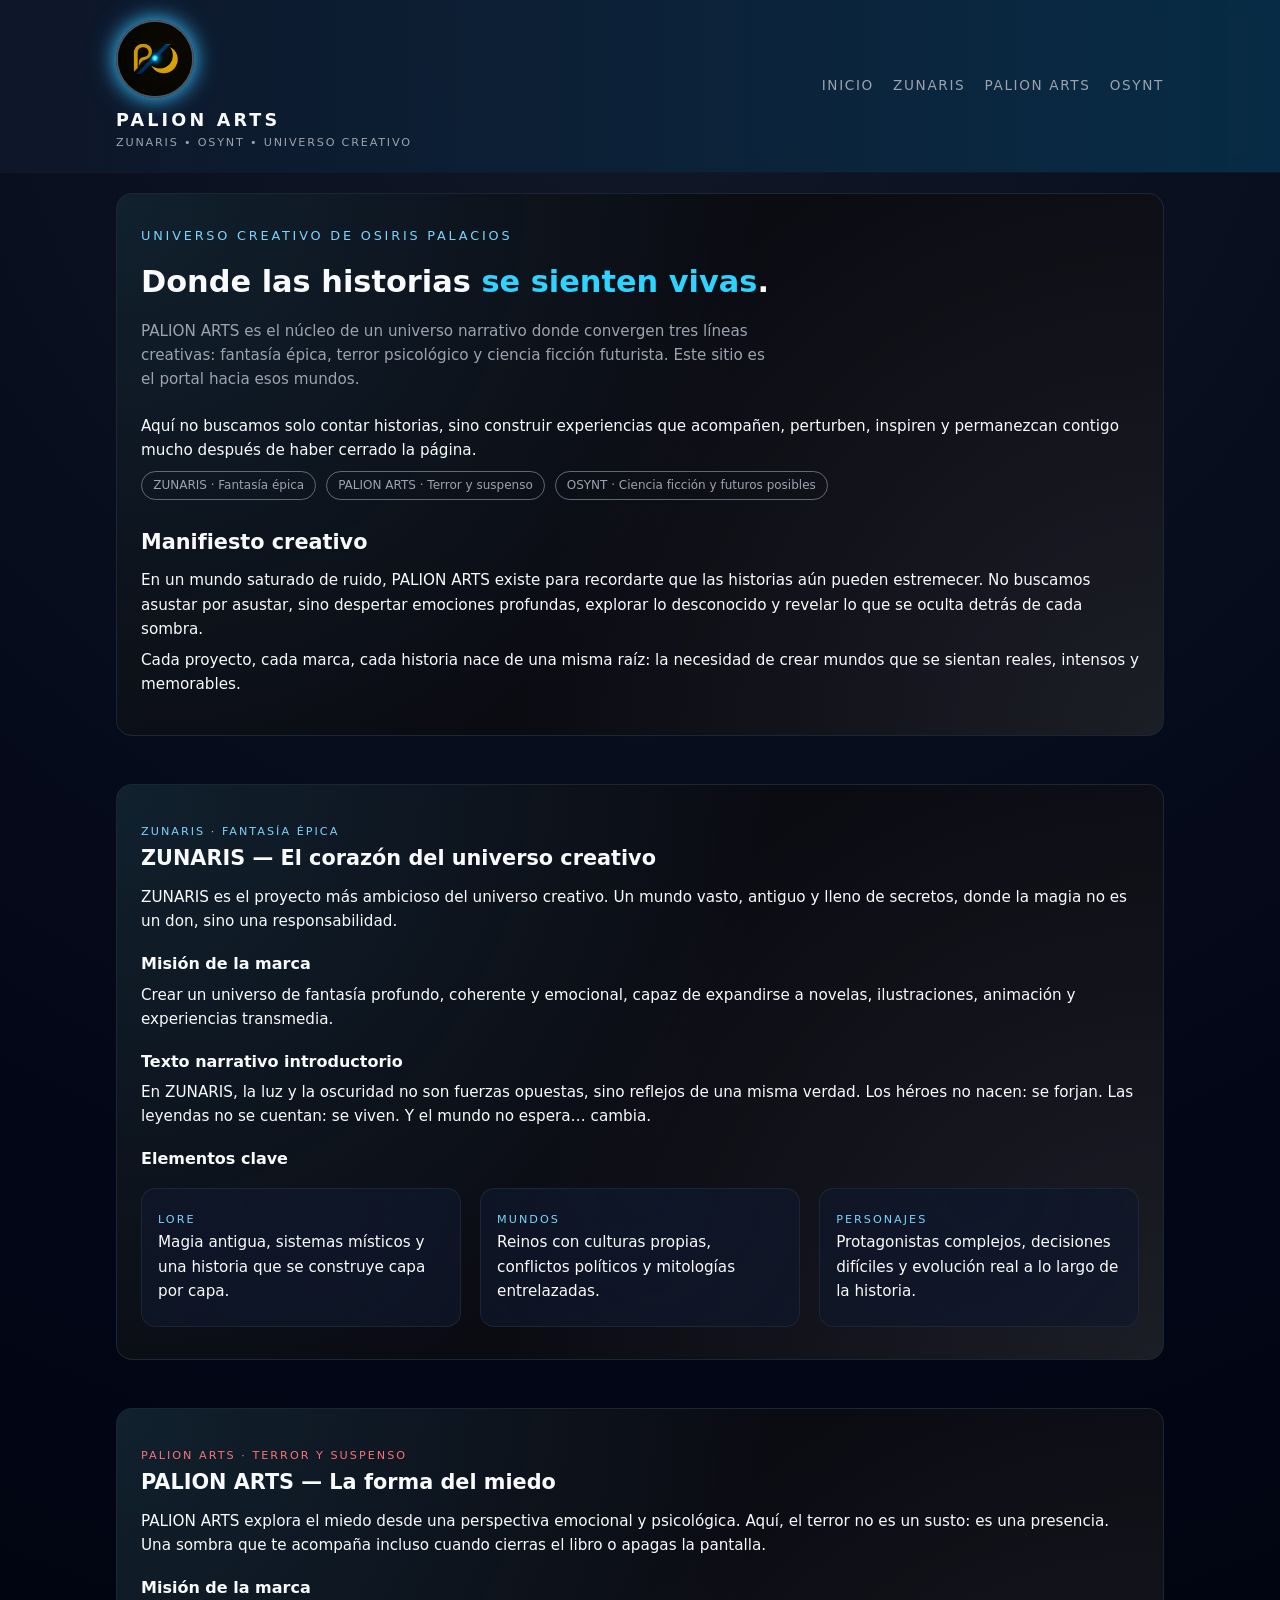
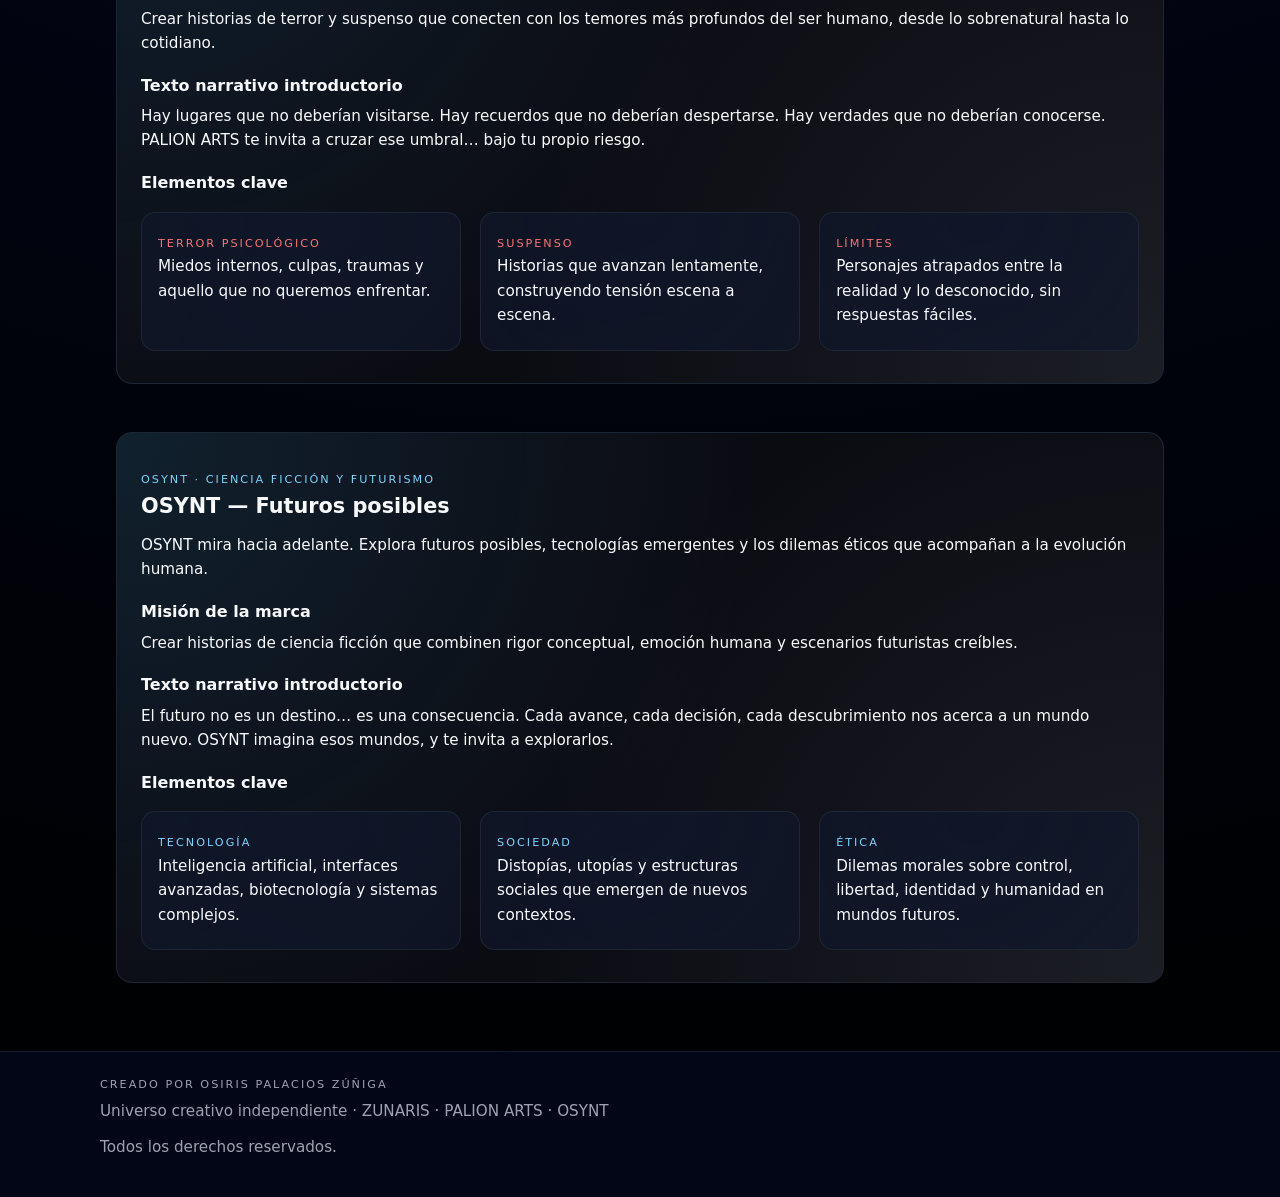
==== index.html @ 8e3f9761 "Update index.html" ====
<!DOCTYPE html>
<html lang="es">
<head>
    <meta charset="UTF-8">
    <title>PALION ARTS | ZUNARIS • OSYNT</title>
    <meta name="viewport" content="width=device-width, initial-scale=1.0">
    <style>
        :root {
            --bg-main: #050509;
            --bg-section: #0b0b12;
            --accent: #2dd4ff;
            --accent-soft: #7dd3fc;
            --text-main: #f9fafb;
            --text-muted: #9ca3af;
            --danger: #f97373;
            --font-main: system-ui, -apple-system, BlinkMacSystemFont, "Segoe UI", sans-serif;
        }

        * {
            box-sizing: border-box;
            margin: 0;
            padding: 0;
        }

        body {
            font-family: var(--font-main);
            background: radial-gradient(circle at top, #111827 0, #020617 45%, #000 100%);
            color: var(--text-main);
            line-height: 1.6;
        }

        header {
            border-bottom: 1px solid #111827;
            background: linear-gradient(to right, rgba(15,23,42,0.95), rgba(8,47,73,0.9));
            backdrop-filter: blur(10px);
            position: sticky;
            top: 0;
            z-index: 50;
        }

        .container {
            max-width: 1080px;
            margin: 0 auto;
            padding: 1.25rem 1rem;
        }

        .header-inner {
            display: flex;
            align-items: center;
            justify-content: space-between;
            gap: 1.5rem;
        }

        /* LOGO CIRCULAR PREMIUM */
        .logo-img {
            width: 78px;
            height: 78px;
            border-radius: 50%;
            object-fit: cover;
            border: 2px solid #4b5563; /* plateado oscuro */
            box-shadow:
                0 0 18px rgba(56,189,248,0.85), /* sombra azul intensa */
                0 0 28px rgba(56,189,248,0.55);
        }

        .brand-text h1 {
            font-size: 1.1rem;
            letter-spacing: 0.18em;
            text-transform: uppercase;
        }

        .brand-text span {
            display: block;
            font-size: 0.7rem;
            color: var(--text-muted);
            letter-spacing: 0.16em;
            text-transform: uppercase;
        }

        nav ul {
            list-style: none;
            display: flex;
            gap: 1.2rem;
            font-size: 0.85rem;
            letter-spacing: 0.12em;
            text-transform: uppercase;
        }

        nav a {
            color: var(--text-muted);
            text-decoration: none;
            padding-bottom: 0.2rem;
            border-bottom: 1px solid transparent;
            transition: color 0.2s ease, border-color 0.2s ease;
        }

        nav a:hover {
            color: var(--accent-soft);
            border-color: var(--accent-soft);
        }

        main {
            padding: 2.5rem 1rem 3.5rem;
        }

        section {
            margin-bottom: 3rem;
            padding: 2rem 1.5rem;
            border-radius: 1rem;
            background: radial-gradient(circle at top left, rgba(56,189,248,0.12), transparent 55%),
                        radial-gradient(circle at bottom right, rgba(148,163,184,0.12), transparent 55%),
                        var(--bg-section);
            border: 1px solid rgba(31,41,55,0.9);
        }

        .hero {
            text-align: left;
        }

        .hero-kicker {
            font-size: 0.8rem;
            letter-spacing: 0.22em;
            text-transform: uppercase;
            color: var(--accent-soft);
            margin-bottom: 0.75rem;
        }

        .hero h2 {
            font-size: 1.9rem;
            margin-bottom: 0.75rem;
        }

        .hero h2 span {
            color: var(--accent);
        }

        .hero-subtitle {
            font-size: 0.95rem;
            color: var(--text-muted);
            max-width: 40rem;
            margin-bottom: 1.4rem;
        }

        .pill-row {
            display: flex;
            flex-wrap: wrap;
            gap: 0.6rem;
            margin-top: 0.5rem;
        }

        .pill {
            font-size: 0.75rem;
            padding: 0.25rem 0.7rem;
            border-radius: 999px;
            border: 1px solid rgba(148,163,184,0.6);
            color: var(--text-muted);
        }

        h3 {
            font-size: 1.3rem;
            margin-bottom: 0.6rem;
        }

        h4 {
            font-size: 1rem;
            margin-top: 1.1rem;
            margin-bottom: 0.35rem;
        }

        p {
            font-size: 0.95rem;
            margin-bottom: 0.4rem;
        }

        .muted {
            color: var(--text-muted);
        }

        .grid-3 {
            display: grid;
            grid-template-columns: repeat(auto-fit, minmax(230px, 1fr));
            gap: 1.2rem;
            margin-top: 1rem;
        }

        .card {
            padding: 1rem;
            border-radius: 0.9rem;
            border: 1px solid rgba(31,41,55,0.9);
            background: radial-gradient(circle at top, rgba(15,23,42,0.9), rgba(15,23,42,0.7));
        }

        .tag {
            font-size: 0.7rem;
            letter-spacing: 0.18em;
            text-transform: uppercase;
            color: var(--accent-soft);
            margin-bottom: 0.3rem;
        }

        .tag-danger {
            color: var(--danger);
        }

        footer {
            border-top: 1px solid #111827;
            padding: 1.5rem 1rem 2rem;
            background: #020617;
        }

        .footer-inner {
            max-width: 1080px;
            margin: 0 auto;
            font-size: 0.8rem;
            color: var(--text-muted);
            display: flex;
            flex-direction: column;
            gap: 0.3rem;
        }

        .footer-inner span {
            text-transform: uppercase;
            letter-spacing: 0.18em;
            font-size: 0.7rem;
        }
    </style>
</head>

<body>

<header>
    <div class="container header-inner">
        <div class="brand">
            <img src="Copilot_20260205_234151.png" alt="Logo PALION ARTS" class="logo-img">
            <div class="brand-text">
                <h1>PALION ARTS</h1>
                <span>ZUNARIS • OSYNT • UNIVERSO CREATIVO</span>
            </div>
        </div>

        <nav>
            <ul>
                <li><a href="#inicio">Inicio</a></li>
                <li><a href="#zunaris">Zunaris</a></li>
                <li><a href="#palion">Palion Arts</a></li>
                <li><a href="#osynt">Osynt</a></li>
            </ul>
        </nav>
    </div>
</header>

<main class="container">

    <!-- HERO -->
    <section id="inicio" class="hero">
        <div class="hero-kicker">Universo creativo de Osiris Palacios</div>
        <h2>Donde las historias <span>se sienten vivas</span>.</h2>

        <p class="hero-subtitle">
            PALION ARTS es el núcleo de un universo narrativo donde convergen tres líneas creativas:
            fantasía épica, terror psicológico y ciencia ficción futurista. Este sitio es el portal hacia esos mundos.
        </p>

        <p>
            Aquí no buscamos solo contar historias, sino construir experiencias que acompañen, perturben,
            inspiren y permanezcan contigo mucho después de haber cerrado la página.
        </p>

        <div class="pill-row">
            <div class="pill">ZUNARIS · Fantasía épica</div>
            <div class="pill">PALION ARTS · Terror y suspenso</div>
            <div class="pill">OSYNT · Ciencia ficción y futuros posibles</div>
        </div>

        <h3 style="margin-top:1.6rem;">Manifiesto creativo</h3>
        <p>
            En un mundo saturado de ruido, PALION ARTS existe para recordarte que las historias aún pueden
            estremecer. No buscamos asustar por asustar, sino despertar emociones profundas, explorar
            lo desconocido y revelar lo que se oculta detrás de cada sombra.
        </p>
        <p>
            Cada proyecto, cada marca, cada historia nace de una misma raíz:
            la necesidad de crear mundos que se sientan reales, intensos y memorables.
        </p>
    </section>

    <!-- ZUNARIS -->
    <section id="zunaris">
        <span class="tag">Zunaris · Fantasía épica</span>
        <h3>ZUNARIS — El corazón del universo creativo</h3>

        <p>
            ZUNARIS es el proyecto más ambicioso del universo creativo. Un mundo vasto, antiguo
            y lleno de secretos, donde la magia no es un don, sino una responsabilidad.
        </p>

        <h4>Misión de la marca</h4>
        <p>
            Crear un universo de fantasía profundo, coherente y emocional, capaz de expandirse a novelas,
            ilustraciones, animación y experiencias transmedia.
        </p>

        <h4>Texto narrativo introductorio</h4>
        <p>
            En ZUNARIS, la luz y la oscuridad no son fuerzas opuestas, sino reflejos de una misma verdad.
            Los héroes no nacen: se forjan. Las leyendas no se cuentan: se viven. Y el mundo no espera… cambia.
        </p>

        <h4>Elementos clave</h4>
        <div class="grid-3">
            <div class="card">
                <span class="tag">Lore</span>
                <p>Magia antigua, sistemas místicos y una historia que se construye capa por capa.</p>
            </div>
            <div class="card">
                <span class="tag">Mundos</span>
                <p>Reinos con culturas propias, conflictos políticos y mitologías entrelazadas.</p>
            </div>
            <div class="card">
                <span class="tag">Personajes</span>
                <p>Protagonistas complejos, decisiones difíciles y evolución real a lo largo de la historia.</p>
            </div>
        </div>
    </section>

    <!-- PALION ARTS -->
    <section id="palion">
        <span class="tag tag-danger">Palion Arts · Terror y suspenso</span>
        <h3>PALION ARTS — La forma del miedo</h3>

        <p>
            PALION ARTS explora el miedo desde una perspectiva emocional y psicológica.
            Aquí, el terror no es un susto: es una presencia. Una sombra que te acompaña incluso
            cuando cierras el libro o apagas la pantalla.
        </p>

        <h4>Misión de la marca</h4>
        <p>
            Crear historias de terror y suspenso que conecten con los temores más profundos del ser humano,
            desde lo sobrenatural hasta lo cotidiano.
        </p>

        <h4>Texto narrativo introductorio</h4>
        <p>
            Hay lugares que no deberían visitarse.  
            Hay recuerdos que no deberían despertarse.  
            Hay verdades que no deberían conocerse.  
            PALION ARTS te invita a cruzar ese umbral… bajo tu propio riesgo.
        </p>

        <h4>Elementos clave</h4>
        <div class="grid-3">
            <div class="card">
                <span class="tag tag-danger">Terror psicológico</span>
                <p>Miedos internos, culpas, traumas y aquello que no queremos enfrentar.</p>
            </div>
            <div class="card">
                <span class="tag tag-danger">Suspenso</span>
                <p>Historias que avanzan lentamente, construyendo tensión escena a escena.</p>
            </div>
            <div class="card">
                <span class="tag tag-danger">Límites</span>
                <p>Personajes atrapados entre la realidad y lo desconocido, sin respuestas fáciles.</p>
            </div>
        </div>
    </section>

    <!-- OSYNT -->
    <section id="osynt">
        <span class="tag">Osynt · Ciencia ficción y futurismo</span>
        <h3>OSYNT — Futuros posibles</h3>

        <p>
            OSYNT mira hacia adelante. Explora futuros posibles, tecnologías emergentes
            y los dilemas éticos que acompañan a la evolución humana.
        </p>

        <h4>Misión de la marca</h4>
        <p>
            Crear historias de ciencia ficción que combinen rigor conceptual, emoción humana
            y escenarios futuristas creíbles.
        </p>

        <h4>Texto narrativo introductorio</h4>
        <p>
            El futuro no es un destino… es una consecuencia.  
            Cada avance, cada decisión, cada descubrimiento nos acerca a un mundo nuevo.  
            OSYNT imagina esos mundos, y te invita a explorarlos.
        </p>

        <h4>Elementos clave</h4>
        <div class="grid-3">
            <div class="card">
                <span class="tag">Tecnología</span>
                <p>Inteligencia artificial, interfaces avanzadas, biotecnología y sistemas complejos.</p>
            </div>
            <div class="card">
                <span class="tag">Sociedad</span>
                <p>Distopías, utopías y estructuras sociales que emergen de nuevos contextos.</p>
            </div>
            <div class="card">
                <span class="tag">Ética</span>
                <p>Dilemas morales sobre control, libertad, identidad y humanidad en mundos futuros.</p>
            </div>
        </div>
    </section>

</main>

<footer>
    <div class="footer-inner">
        <span>Creado por Osiris Palacios Zúñiga</span>
        <p>Universo creativo independiente · ZUNARIS · PALION ARTS · OSYNT</p>
        <p>Todos los derechos reservados.</p>
    </div>
</footer>

</body>
</html>
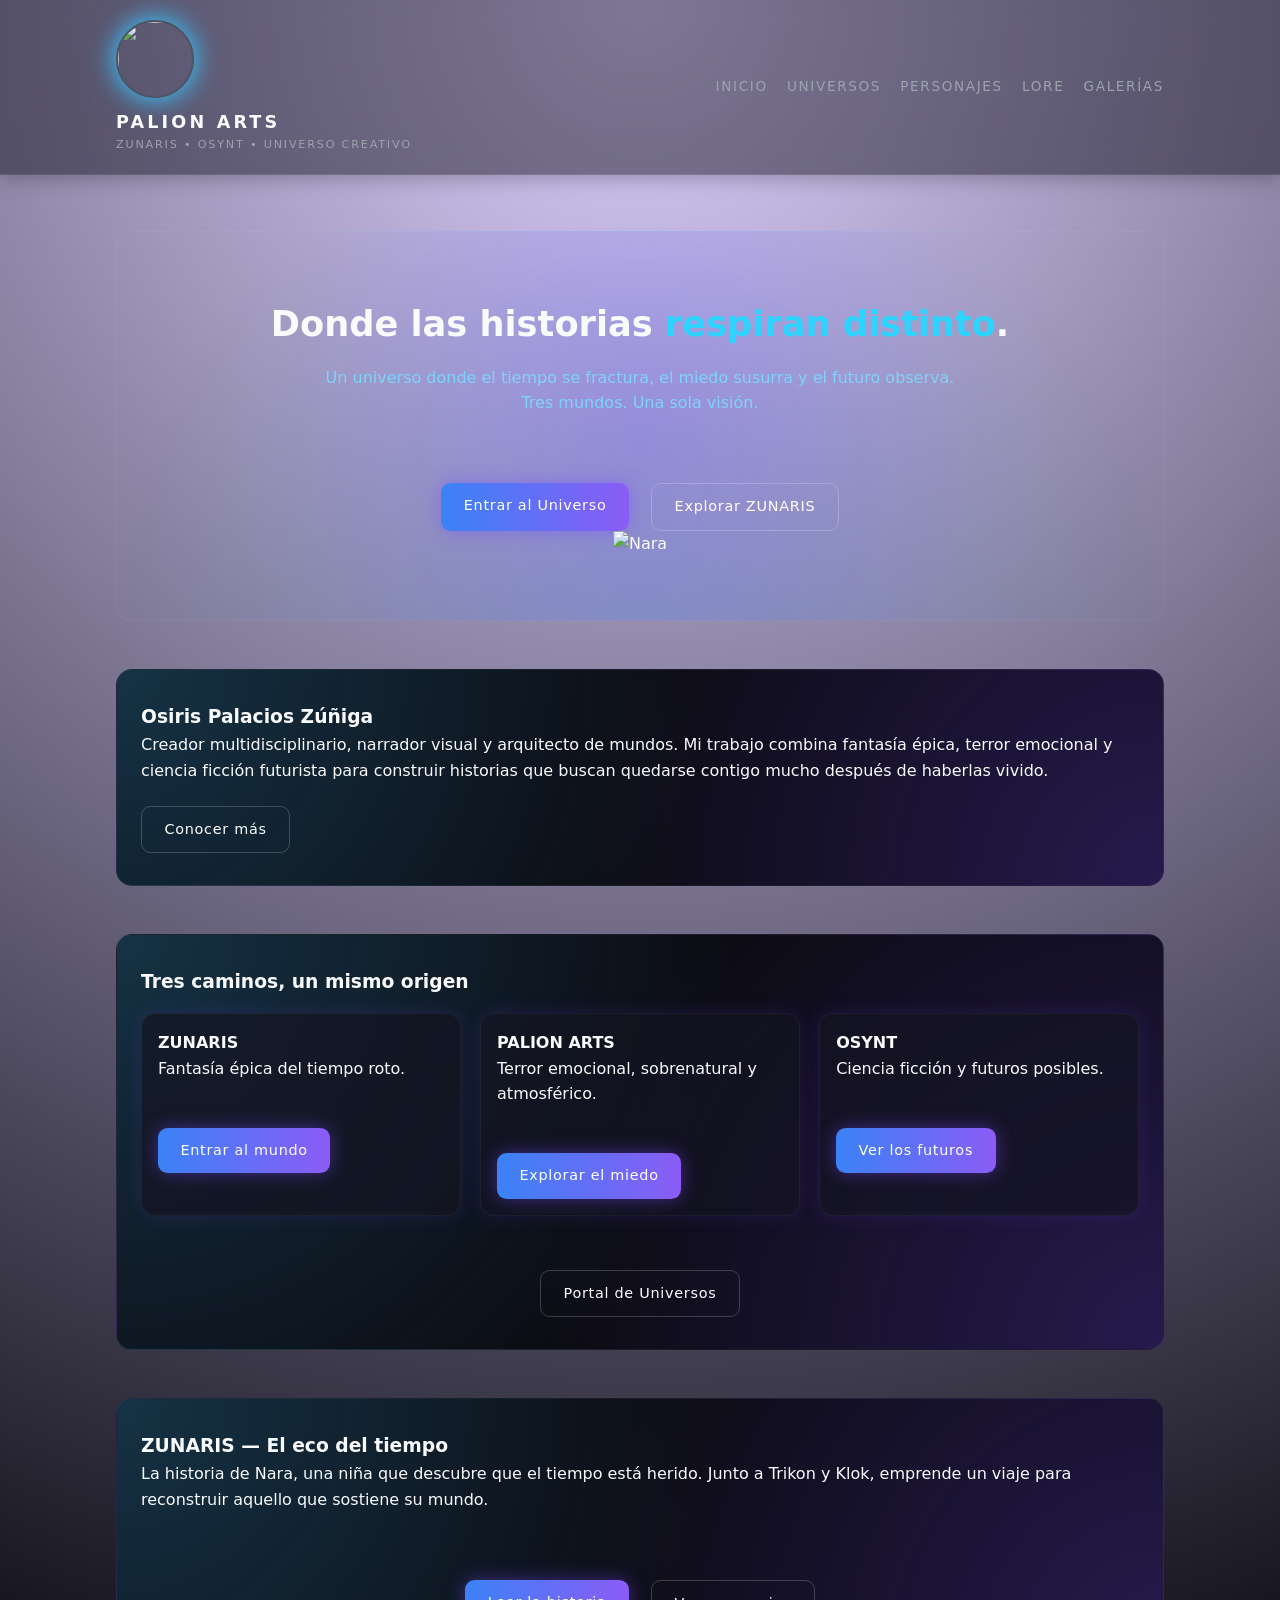
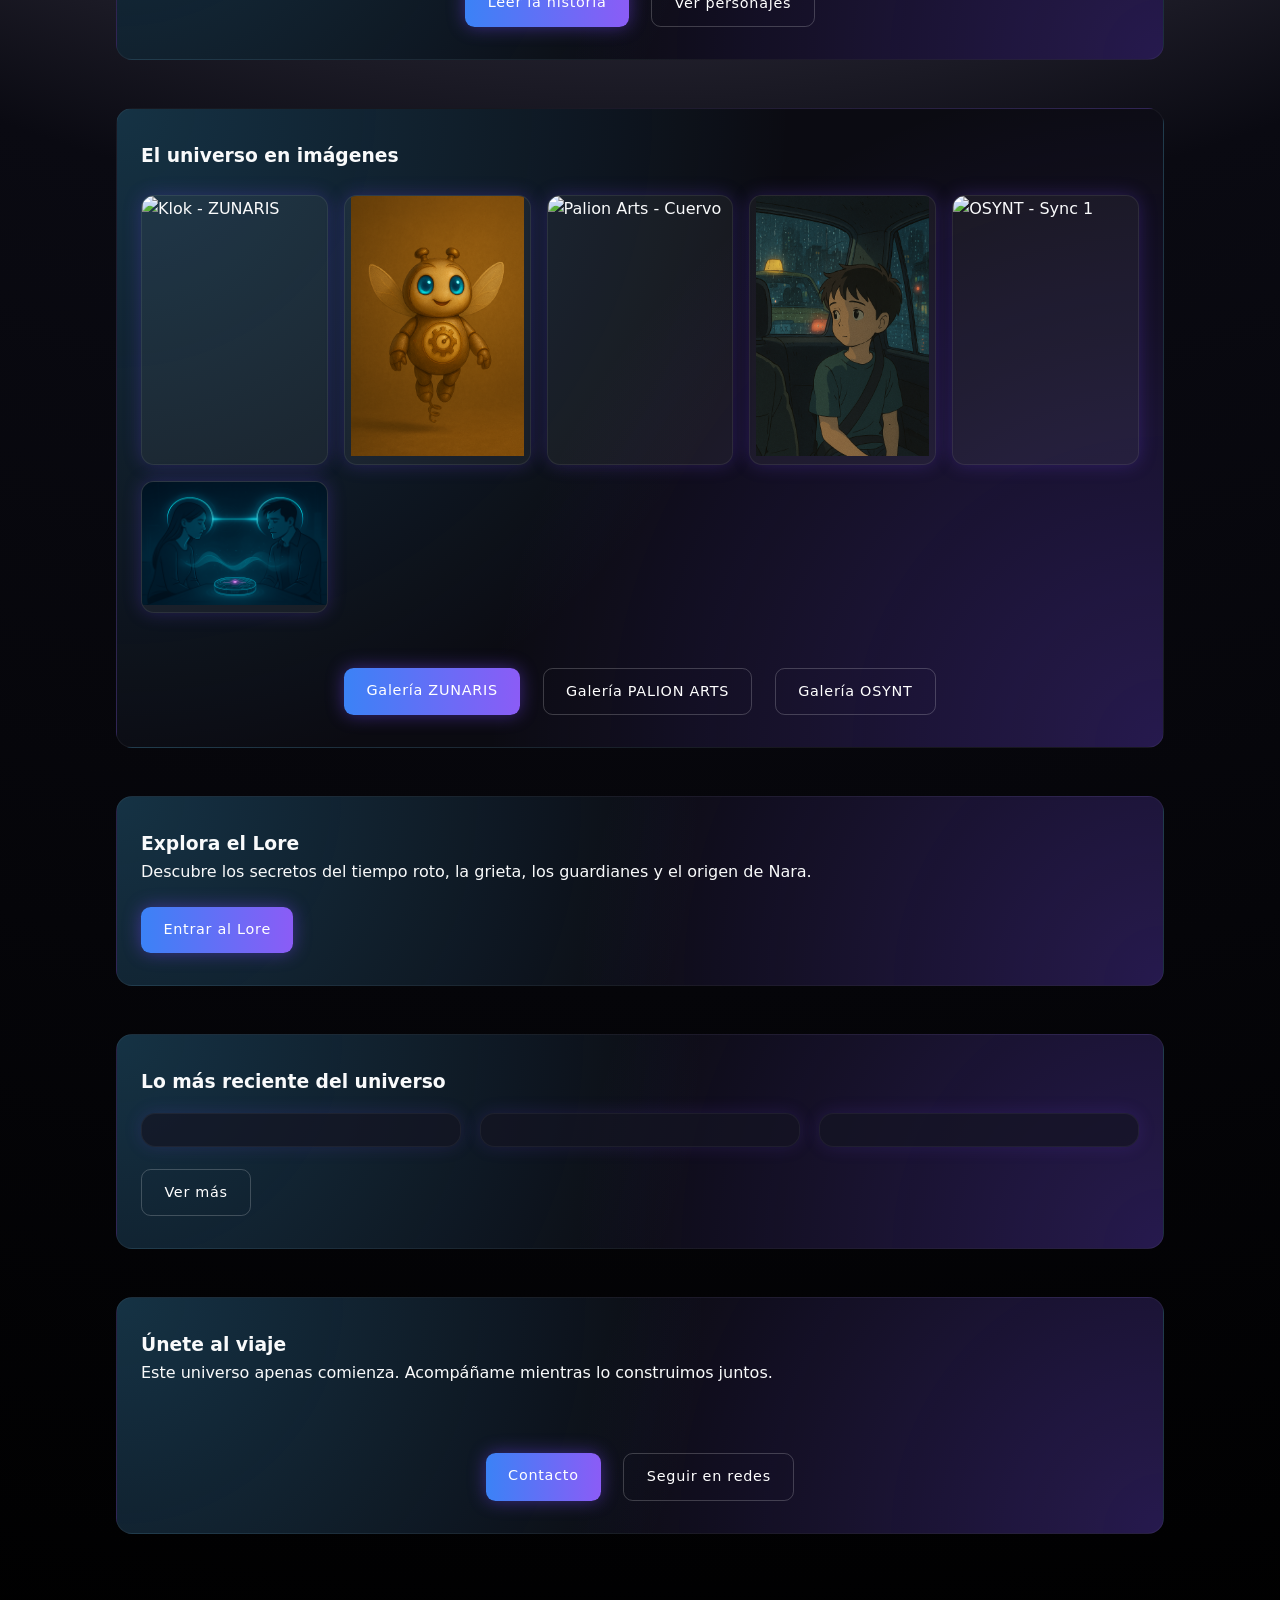
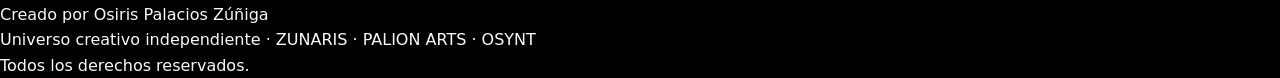
==== commit 4f141292: "Add files via upload" ====
--- a/index.html
+++ b/index.html
@@ -4,234 +4,17 @@
     <meta charset="UTF-8">
     <title>PALION ARTS | ZUNARIS • OSYNT</title>
     <meta name="viewport" content="width=device-width, initial-scale=1.0">
-    <style>
-        :root {
-            --bg-main: #050509;
-            --bg-section: #0b0b12;
-            --accent: #2dd4ff;
-            --accent-soft: #7dd3fc;
-            --text-main: #f9fafb;
-            --text-muted: #9ca3af;
-            --danger: #f97373;
-            --font-main: system-ui, -apple-system, BlinkMacSystemFont, "Segoe UI", sans-serif;
-        }
 
-        * {
-            box-sizing: border-box;
-            margin: 0;
-            padding: 0;
-        }
-
-        body {
-            font-family: var(--font-main);
-            background: radial-gradient(circle at top, #111827 0, #020617 45%, #000 100%);
-            color: var(--text-main);
-            line-height: 1.6;
-        }
-
-        header {
-            border-bottom: 1px solid #111827;
-            background: linear-gradient(to right, rgba(15,23,42,0.95), rgba(8,47,73,0.9));
-            backdrop-filter: blur(10px);
-            position: sticky;
-            top: 0;
-            z-index: 50;
-        }
-
-        .container {
-            max-width: 1080px;
-            margin: 0 auto;
-            padding: 1.25rem 1rem;
-        }
-
-        .header-inner {
-            display: flex;
-            align-items: center;
-            justify-content: space-between;
-            gap: 1.5rem;
-        }
-
-        /* LOGO CIRCULAR PREMIUM */
-        .logo-img {
-            width: 78px;
-            height: 78px;
-            border-radius: 50%;
-            object-fit: cover;
-            border: 2px solid #4b5563; /* plateado oscuro */
-            box-shadow:
-                0 0 18px rgba(56,189,248,0.85), /* sombra azul intensa */
-                0 0 28px rgba(56,189,248,0.55);
-        }
-
-        .brand-text h1 {
-            font-size: 1.1rem;
-            letter-spacing: 0.18em;
-            text-transform: uppercase;
-        }
-
-        .brand-text span {
-            display: block;
-            font-size: 0.7rem;
-            color: var(--text-muted);
-            letter-spacing: 0.16em;
-            text-transform: uppercase;
-        }
-
-        nav ul {
-            list-style: none;
-            display: flex;
-            gap: 1.2rem;
-            font-size: 0.85rem;
-            letter-spacing: 0.12em;
-            text-transform: uppercase;
-        }
-
-        nav a {
-            color: var(--text-muted);
-            text-decoration: none;
-            padding-bottom: 0.2rem;
-            border-bottom: 1px solid transparent;
-            transition: color 0.2s ease, border-color 0.2s ease;
-        }
-
-        nav a:hover {
-            color: var(--accent-soft);
-            border-color: var(--accent-soft);
-        }
-
-        main {
-            padding: 2.5rem 1rem 3.5rem;
-        }
-
-        section {
-            margin-bottom: 3rem;
-            padding: 2rem 1.5rem;
-            border-radius: 1rem;
-            background: radial-gradient(circle at top left, rgba(56,189,248,0.12), transparent 55%),
-                        radial-gradient(circle at bottom right, rgba(148,163,184,0.12), transparent 55%),
-                        var(--bg-section);
-            border: 1px solid rgba(31,41,55,0.9);
-        }
-
-        .hero {
-            text-align: left;
-        }
-
-        .hero-kicker {
-            font-size: 0.8rem;
-            letter-spacing: 0.22em;
-            text-transform: uppercase;
-            color: var(--accent-soft);
-            margin-bottom: 0.75rem;
-        }
-
-        .hero h2 {
-            font-size: 1.9rem;
-            margin-bottom: 0.75rem;
-        }
-
-        .hero h2 span {
-            color: var(--accent);
-        }
-
-        .hero-subtitle {
-            font-size: 0.95rem;
-            color: var(--text-muted);
-            max-width: 40rem;
-            margin-bottom: 1.4rem;
-        }
-
-        .pill-row {
-            display: flex;
-            flex-wrap: wrap;
-            gap: 0.6rem;
-            margin-top: 0.5rem;
-        }
-
-        .pill {
-            font-size: 0.75rem;
-            padding: 0.25rem 0.7rem;
-            border-radius: 999px;
-            border: 1px solid rgba(148,163,184,0.6);
-            color: var(--text-muted);
-        }
-
-        h3 {
-            font-size: 1.3rem;
-            margin-bottom: 0.6rem;
-        }
-
-        h4 {
-            font-size: 1rem;
-            margin-top: 1.1rem;
-            margin-bottom: 0.35rem;
-        }
-
-        p {
-            font-size: 0.95rem;
-            margin-bottom: 0.4rem;
-        }
-
-        .muted {
-            color: var(--text-muted);
-        }
-
-        .grid-3 {
-            display: grid;
-            grid-template-columns: repeat(auto-fit, minmax(230px, 1fr));
-            gap: 1.2rem;
-            margin-top: 1rem;
-        }
-
-        .card {
-            padding: 1rem;
-            border-radius: 0.9rem;
-            border: 1px solid rgba(31,41,55,0.9);
-            background: radial-gradient(circle at top, rgba(15,23,42,0.9), rgba(15,23,42,0.7));
-        }
-
-        .tag {
-            font-size: 0.7rem;
-            letter-spacing: 0.18em;
-            text-transform: uppercase;
-            color: var(--accent-soft);
-            margin-bottom: 0.3rem;
-        }
-
-        .tag-danger {
-            color: var(--danger);
-        }
-
-        footer {
-            border-top: 1px solid #111827;
-            padding: 1.5rem 1rem 2rem;
-            background: #020617;
-        }
-
-        .footer-inner {
-            max-width: 1080px;
-            margin: 0 auto;
-            font-size: 0.8rem;
-            color: var(--text-muted);
-            display: flex;
-            flex-direction: column;
-            gap: 0.3rem;
-        }
-
-        .footer-inner span {
-            text-transform: uppercase;
-            letter-spacing: 0.18em;
-            font-size: 0.7rem;
-        }
-    </style>
+    <link rel="stylesheet" href="styles.css">   
 </head>
 
 <body>
 
-<header>
+<!-- HEADER CINEMATOGRÁFICO -->
+<header class="main-header">
     <div class="container header-inner">
         <div class="brand">
-            <img src="Copilot_20260205_234151.png" alt="Logo PALION ARTS" class="logo-img">
+            <img src="Fusión logo.png" class="logo-img">
             <div class="brand-text">
                 <h1>PALION ARTS</h1>
                 <span>ZUNARIS • OSYNT • UNIVERSO CREATIVO</span>
@@ -240,10 +23,11 @@
 
         <nav>
             <ul>
-                <li><a href="#inicio">Inicio</a></li>
-                <li><a href="#zunaris">Zunaris</a></li>
-                <li><a href="#palion">Palion Arts</a></li>
-                <li><a href="#osynt">Osynt</a></li>
+                <li><a href="index.html">Inicio</a></li>
+                <li><a href="universos.html">Universos</a></li>
+                <li><a href="personajes.html">Personajes</a></li>
+                <li><a href="lore.html">Lore</a></li>
+                <li><a href="galerias.html">Galerías</a></li>
             </ul>
         </nav>
     </div>
@@ -251,157 +35,151 @@
 
 <main class="container">
 
-    <!-- HERO -->
-    <section id="inicio" class="hero">
-        <div class="hero-kicker">Universo creativo de Osiris Palacios</div>
-        <h2>Donde las historias <span>se sienten vivas</span>.</h2>
+    <!-- HERO PRINCIPAL -->
+    <section class="hero-home" id="inicio">
+        <div class="hero-content">
+            <div class="hero-text">
+                <h2>Donde las historias <span>respiran distinto</span>.</h2>
+                <p class="hero-subtitle">
+                    Un universo donde el tiempo se fractura, el miedo susurra y el futuro observa.
+                    Tres mundos. Una sola visión.
+                </p>
+                <div class="hero-buttons">
+                    <a href="universos.html" class="btn-primary">Entrar al Universo</a>
+                    <a href="#zunaris" class="btn-secondary">Explorar ZUNARIS</a>
+                </div>
+            </div>
 
-        <p class="hero-subtitle">
-            PALION ARTS es el núcleo de un universo narrativo donde convergen tres líneas creativas:
-            fantasía épica, terror psicológico y ciencia ficción futurista. Este sitio es el portal hacia esos mundos.
-        </p>
-
-        <p>
-            Aquí no buscamos solo contar historias, sino construir experiencias que acompañen, perturben,
-            inspiren y permanezcan contigo mucho después de haber cerrado la página.
-        </p>
-
-        <div class="pill-row">
-            <div class="pill">ZUNARIS · Fantasía épica</div>
-            <div class="pill">PALION ARTS · Terror y suspenso</div>
-            <div class="pill">OSYNT · Ciencia ficción y futuros posibles</div>
-        </div>
-
-        <h3 style="margin-top:1.6rem;">Manifiesto creativo</h3>
-        <p>
-            En un mundo saturado de ruido, PALION ARTS existe para recordarte que las historias aún pueden
-            estremecer. No buscamos asustar por asustar, sino despertar emociones profundas, explorar
-            lo desconocido y revelar lo que se oculta detrás de cada sombra.
-        </p>
-        <p>
-            Cada proyecto, cada marca, cada historia nace de una misma raíz:
-            la necesidad de crear mundos que se sientan reales, intensos y memorables.
-        </p>
-    </section>
-
-    <!-- ZUNARIS -->
-    <section id="zunaris">
-        <span class="tag">Zunaris · Fantasía épica</span>
-        <h3>ZUNARIS — El corazón del universo creativo</h3>
-
-        <p>
-            ZUNARIS es el proyecto más ambicioso del universo creativo. Un mundo vasto, antiguo
-            y lleno de secretos, donde la magia no es un don, sino una responsabilidad.
-        </p>
-
-        <h4>Misión de la marca</h4>
-        <p>
-            Crear un universo de fantasía profundo, coherente y emocional, capaz de expandirse a novelas,
-            ilustraciones, animación y experiencias transmedia.
-        </p>
-
-        <h4>Texto narrativo introductorio</h4>
-        <p>
-            En ZUNARIS, la luz y la oscuridad no son fuerzas opuestas, sino reflejos de una misma verdad.
-            Los héroes no nacen: se forjan. Las leyendas no se cuentan: se viven. Y el mundo no espera… cambia.
-        </p>
-
-        <h4>Elementos clave</h4>
-        <div class="grid-3">
-            <div class="card">
-                <span class="tag">Lore</span>
-                <p>Magia antigua, sistemas místicos y una historia que se construye capa por capa.</p>
-            </div>
-            <div class="card">
-                <span class="tag">Mundos</span>
-                <p>Reinos con culturas propias, conflictos políticos y mitologías entrelazadas.</p>
-            </div>
-            <div class="card">
-                <span class="tag">Personajes</span>
-                <p>Protagonistas complejos, decisiones difíciles y evolución real a lo largo de la historia.</p>
+            <div class="hero-nara">
+                <img src="Nara 1.png" alt="Nara" class="nara-hero-img">
             </div>
         </div>
     </section>
 
-    <!-- PALION ARTS -->
-    <section id="palion">
-        <span class="tag tag-danger">Palion Arts · Terror y suspenso</span>
-        <h3>PALION ARTS — La forma del miedo</h3>
+    <!-- PRESENTACIÓN DEL CREADOR -->
+    <section class="creator">
+        <h3>Osiris Palacios Zúñiga</h3>
+        <p class="muted">
+            Creador multidisciplinario, narrador visual y arquitecto de mundos.
+            Mi trabajo combina fantasía épica, terror emocional y ciencia ficción futurista
+            para construir historias que buscan quedarse contigo mucho después de haberlas vivido.
+        </p>
+        <a href="#sobre-mi" class="btn-secondary">Conocer más</a>
+    </section>
 
-        <p>
-            PALION ARTS explora el miedo desde una perspectiva emocional y psicológica.
-            Aquí, el terror no es un susto: es una presencia. Una sombra que te acompaña incluso
-            cuando cierras el libro o apagas la pantalla.
-        </p>
+    <!-- TRES MARCAS -->
+    <section id="universo" class="brands">
+        <h3>Tres caminos, un mismo origen</h3>
 
-        <h4>Misión de la marca</h4>
-        <p>
-            Crear historias de terror y suspenso que conecten con los temores más profundos del ser humano,
-            desde lo sobrenatural hasta lo cotidiano.
-        </p>
-
-        <h4>Texto narrativo introductorio</h4>
-        <p>
-            Hay lugares que no deberían visitarse.  
-            Hay recuerdos que no deberían despertarse.  
-            Hay verdades que no deberían conocerse.  
-            PALION ARTS te invita a cruzar ese umbral… bajo tu propio riesgo.
-        </p>
-
-        <h4>Elementos clave</h4>
         <div class="grid-3">
             <div class="card">
-                <span class="tag tag-danger">Terror psicológico</span>
-                <p>Miedos internos, culpas, traumas y aquello que no queremos enfrentar.</p>
+                <h4>ZUNARIS</h4>
+                <p class="muted">Fantasía épica del tiempo roto.</p>
+                <a href="#zunaris" class="btn-primary">Entrar al mundo</a>
             </div>
+
             <div class="card">
-                <span class="tag tag-danger">Suspenso</span>
-                <p>Historias que avanzan lentamente, construyendo tensión escena a escena.</p>
+                <h4>PALION ARTS</h4>
+                <p class="muted">Terror emocional, sobrenatural y atmosférico.</p>
+                <a href="#palion" class="btn-primary">Explorar el miedo</a>
             </div>
+
             <div class="card">
-                <span class="tag tag-danger">Límites</span>
-                <p>Personajes atrapados entre la realidad y lo desconocido, sin respuestas fáciles.</p>
+                <h4>OSYNT</h4>
+                <p class="muted">Ciencia ficción y futuros posibles.</p>
+                <a href="#osynt" class="btn-primary">Ver los futuros</a>
             </div>
+        </div>
+
+        <div class="hero-buttons" style="margin-top: 2rem;">
+            <a href="universos.html" class="btn-secondary">Portal de Universos</a>
         </div>
     </section>
 
-    <!-- OSYNT -->
-    <section id="osynt">
-        <span class="tag">Osynt · Ciencia ficción y futurismo</span>
-        <h3>OSYNT — Futuros posibles</h3>
+    <!-- HISTORIA DESTACADA -->
+    <section class="featured-story">
+        <h3>ZUNARIS — El eco del tiempo</h3>
+        <p class="muted">
+            La historia de Nara, una niña que descubre que el tiempo está herido.
+            Junto a Trikon y Klok, emprende un viaje para reconstruir aquello que sostiene su mundo.
+        </p>
+        <div class="hero-buttons">
+            <a href="#zunaris" class="btn-primary">Leer la historia</a>
+            <a href="personajes.html" class="btn-secondary">Ver personajes</a>
+        </div>
+    </section>
 
-        <p>
-            OSYNT mira hacia adelante. Explora futuros posibles, tecnologías emergentes
-            y los dilemas éticos que acompañan a la evolución humana.
+    <!-- GALERÍA DESTACADA -->
+    <section class="gallery-preview" id="galeria">
+        <h3>El universo en imágenes</h3>
+
+        <div class="gallery-grid">
+
+            <!-- ZUNARIS -->
+            <div class="gallery-item" data-title="Klok">
+                <img src="Klok.png" alt="Klok - ZUNARIS">
+            </div>
+
+            <div class="gallery-item" data-title="Minutíe">
+                <img src="Minutíe.png" alt="Minutíe - ZUNARIS">
+            </div>
+
+            <!-- PALION ARTS -->
+            <div class="gallery-item" data-title="El Cuervo">
+                <img src="Frame 6 el cuervo.png" alt="Palion Arts - Cuervo">
+            </div>
+
+            <div class="gallery-item" data-title="La Casa">
+                <img src="1.1 la casa.png" alt="Palion Arts - La Casa">
+            </div>
+
+            <!-- OSYNT -->
+            <div class="gallery-item" data-title="Sync 1">
+                <img src="Frame 2 sync.png" alt="OSYNT - Sync 1">
+            </div>
+
+            <div class="gallery-item" data-title="Sync 2">
+                <img src="Frame 3 sync.png" alt="OSYNT - Sync 2">
+            </div>
+
+        </div>
+
+        <div class="hero-buttons" style="margin-top: 2rem;">
+            <a href="galeria-zunaris.html" class="btn-primary">Galería ZUNARIS</a>
+            <a href="galeria-palion.html" class="btn-secondary">Galería PALION ARTS</a>
+            <a href="galeria-osynt.html" class="btn-secondary">Galería OSYNT</a>
+        </div>
+    </section>
+
+    <!-- PORTAL NARRATIVO -->
+    <section class="lore-portal">
+        <h3>Explora el Lore</h3>
+        <p class="muted">
+            Descubre los secretos del tiempo roto, la grieta, los guardianes y el origen de Nara.
         </p>
+        <a href="lore.html" class="btn-primary">Entrar al Lore</a>
+    </section>
 
-        <h4>Misión de la marca</h4>
-        <p>
-            Crear historias de ciencia ficción que combinen rigor conceptual, emoción humana
-            y escenarios futuristas creíbles.
+    <!-- ÚLTIMAS PUBLICACIONES -->
+    <section class="latest">
+        <h3>Lo más reciente del universo</h3>
+        <div class="grid-3">
+            <div class="card small-card"></div>
+            <div class="card small-card"></div>
+            <div class="card small-card"></div>
+        </div>
+        <a href="#novedades" class="btn-secondary">Ver más</a>
+    </section>
+
+    <!-- CTA FINAL -->
+    <section class="cta-final">
+        <h3>Únete al viaje</h3>
+        <p class="muted">
+            Este universo apenas comienza. Acompáñame mientras lo construimos juntos.
         </p>
-
-        <h4>Texto narrativo introductorio</h4>
-        <p>
-            El futuro no es un destino… es una consecuencia.  
-            Cada avance, cada decisión, cada descubrimiento nos acerca a un mundo nuevo.  
-            OSYNT imagina esos mundos, y te invita a explorarlos.
-        </p>
-
-        <h4>Elementos clave</h4>
-        <div class="grid-3">
-            <div class="card">
-                <span class="tag">Tecnología</span>
-                <p>Inteligencia artificial, interfaces avanzadas, biotecnología y sistemas complejos.</p>
-            </div>
-            <div class="card">
-                <span class="tag">Sociedad</span>
-                <p>Distopías, utopías y estructuras sociales que emergen de nuevos contextos.</p>
-            </div>
-            <div class="card">
-                <span class="tag">Ética</span>
-                <p>Dilemas morales sobre control, libertad, identidad y humanidad en mundos futuros.</p>
-            </div>
+        <div class="hero-buttons">
+            <a href="#contacto" class="btn-primary">Contacto</a>
+            <a href="#redes" class="btn-secondary">Seguir en redes</a>
         </div>
     </section>
 
@@ -417,6 +195,3 @@
 
 </body>
 </html>
-
-
-
--- a/styles.css
+++ b/styles.css
@@ -0,0 +1,290 @@
+:root {
+    --bg-main: #06060a;
+    --bg-section: #0b0b12;
+    --accent: #7dd3fc;
+    --accent-strong: #2dd4ff;
+    --text-main: #f9fafb;
+    --text-muted: #9ca3af;
+    --danger: #f97373;
+    --font-main: system-ui, -apple-system, BlinkMacSystemFont, "Segoe UI", sans-serif;
+
+    /* Colores cinematográficos F1 */
+    --cine-purple: rgba(120, 70, 255, 0.25);
+    --cine-blue: rgba(56, 189, 248, 0.22);
+}
+
+/* RESET */
+* {
+    margin: 0;
+    padding: 0;
+    box-sizing: border-box;
+}
+
+body {
+    font-family: var(--font-main);
+    background: radial-gradient(circle at top, var(--cine-purple), #0a0a12 55%, #000 100%);
+    color: var(--text-main);
+    line-height: 1.6;
+}
+
+/* HEADER CINEMATOGRÁFICO */
+.main-header {
+    position: sticky;
+    top: 0;
+    z-index: 100;
+    background: rgba(10, 10, 20, 0.45);
+    backdrop-filter: blur(14px);
+    -webkit-backdrop-filter: blur(14px);
+    border-bottom: 1px solid rgba(255,255,255,0.08);
+    box-shadow: 0 4px 18px rgba(0,0,0,0.25);
+}
+
+nav a:hover {
+    color: var(--accent-strong);
+    border-color: var(--accent-strong);
+}
+
+/* HEADER BASE */
+header {
+    background: linear-gradient(to right, rgba(20,20,35,0.9), rgba(10,10,20,0.85));
+    backdrop-filter: blur(12px);
+    border-bottom: 1px solid rgba(255,255,255,0.05);
+    position: sticky;
+    top: 0;
+    z-index: 50;
+}
+
+.container {
+    max-width: 1080px;
+    margin: 0 auto;
+    padding: 1.25rem 1rem;
+}
+
+.header-inner {
+    display: flex;
+    align-items: center;
+    justify-content: space-between;
+    gap: 1.5rem;
+}
+
+/* LOGO */
+.logo-img {
+    width: 78px;
+    height: 78px;
+    border-radius: 50%;
+    object-fit: cover;
+    border: 2px solid #4b5563;
+    box-shadow:
+        0 0 22px rgba(56,189,248,0.9),
+        0 0 32px rgba(56,189,248,0.55);
+}
+
+.brand-text h1 {
+    font-size: 1.1rem;
+    letter-spacing: 0.18em;
+    text-transform: uppercase;
+}
+
+.brand-text span {
+    display: block;
+    font-size: 0.7rem;
+    color: var(--text-muted);
+    letter-spacing: 0.16em;
+    text-transform: uppercase;
+}
+
+nav ul {
+    list-style: none;
+    display: flex;
+    gap: 1.2rem;
+    font-size: 0.85rem;
+    letter-spacing: 0.12em;
+    text-transform: uppercase;
+}
+
+nav a {
+    color: var(--text-muted);
+    text-decoration: none;
+    padding-bottom: 0.2rem;
+    border-bottom: 1px solid transparent;
+    transition: 0.2s ease;
+}
+
+/* SECCIONES */
+main {
+    padding: 2.5rem 1rem 3.5rem;
+}
+
+section {
+    margin-bottom: 3rem;
+    padding: 2rem 1.5rem;
+    border-radius: 1rem;
+    background:
+        radial-gradient(circle at top left, var(--cine-blue), transparent 55%),
+        radial-gradient(circle at bottom right, var(--cine-purple), transparent 55%),
+        var(--bg-section);
+    border: 1px solid rgba(255,255,255,0.05);
+}
+
+/* HERO */
+.hero-home {
+    text-align: center;
+    padding: 4rem 1.5rem;
+    background:
+        radial-gradient(circle at center, rgba(120,70,255,0.25), transparent 70%),
+        radial-gradient(circle at bottom, rgba(56,189,248,0.18), transparent 80%);
+}
+
+.hero-home h2 {
+    font-size: 2.2rem;
+    margin-bottom: 0.8rem;
+}
+
+.hero-home h2 span {
+    color: var(--accent-strong);
+}
+
+.hero-subtitle {
+    font-size: 1rem;
+    color: var(--accent);
+    max-width: 40rem;
+    margin: 0 auto 2.2rem;
+}
+
+.hero-buttons {
+    display: flex;
+    justify-content: center;
+    gap: 1.4rem;
+    margin-top: 2.8rem;
+}
+
+/* BOTONES */
+.btn-primary,
+.btn-secondary {
+    padding: 0.7rem 1.4rem;
+    border-radius: 0.6rem;
+    text-decoration: none;
+    font-size: 0.9rem;
+    letter-spacing: 0.05em;
+    transition: 0.2s ease;
+}
+
+.btn-primary {
+    background: linear-gradient(to right, #3b82f6, #8b5cf6);
+    color: white;
+    box-shadow: 0 0 18px rgba(120,70,255,0.45);
+}
+
+.btn-primary:hover {
+    box-shadow: 0 0 28px rgba(120,70,255,0.65);
+    border-color: var(--accent-strong);
+    color: var(--accent-strong);
+}
+
+.btn-secondary {
+    border: 1px solid rgba(255,255,255,0.2);
+    color: white;
+}
+
+.btn-secondary:hover {
+    box-shadow: 0 0 28px rgba(120,70,255,0.65);
+    border-color: var(--accent-strong);
+    color: var(--accent-strong);
+}
+
+/* GRID */
+.grid-3 {
+    display: grid;
+    grid-template-columns: repeat(auto-fit, minmax(230px, 1fr));
+    gap: 1.2rem;
+    margin-top: 1rem;
+}
+
+section a.btn-primary,
+section a.btn-secondary {
+    margin-top: 1.4rem;
+    display: inline-block;
+}
+
+/* TARJETAS */
+.card {
+    padding: 1rem;
+    border-radius: 0.9rem;
+    background: rgba(20,20,35,0.7);
+    border: 1px solid rgba(255,255,255,0.05);
+    box-shadow: 0 0 18px rgba(120,70,255,0.15);
+}
+
+.card p {
+    margin-bottom: 1.5rem;
+}
+
+/* === GALERÍA FINAL — SIN RECORTES === */
+.gallery-preview .gallery-grid {
+    display: grid;
+    grid-template-columns: repeat(auto-fit, minmax(180px, 1fr));
+    gap: 1rem;
+    margin: 1.5rem 0;
+}
+
+.gallery-preview .gallery-item {
+    position: relative;
+    overflow: hidden;
+    border-radius: 0.8rem;
+    background: rgba(255,255,255,0.05);
+    border: 1px solid rgba(255,255,255,0.08);
+    box-shadow: 0 0 18px rgba(120,70,255,0.25);
+}
+
+.gallery-preview .gallery-item img {
+    width: 100%;
+    height: auto;
+    max-height: 260px;
+    object-fit: contain;
+    transition: 0.35s ease;
+    opacity: 0;
+    animation: fadeIn 0.8s ease forwards;
+}
+
+.gallery-preview .gallery-item:hover img {
+    transform: scale(1.05);
+    filter: brightness(1.15);
+}
+
+@keyframes fadeIn {
+    from { opacity: 0; transform: scale(1.02); }
+    to { opacity: 1; transform: scale(1); }
+}
+
+/* TARJETAS DE PERSONAJES */
+.character-card {
+    padding: 1.5rem;
+    border-radius: 1rem;
+    background: rgba(255,255,255,0.03);
+    border: 1px solid rgba(255,255,255,0.06);
+    text-align: center;
+    transition: 0.25s ease;
+    box-shadow: 0 0 18px rgba(120,70,255,0.15);
+}
+
+.character-card:hover {
+    transform: translateY(-6px);
+    box-shadow:
+        0 0 22px rgba(120,70,255,0.35),
+        0 0 32px rgba(56,189,248,0.25);
+    border-color: rgba(56,189,248,0.45);
+}
+
+.character-img {
+    width: 100%;
+    height: auto;
+    max-height: 260px;
+    object-fit: contain;
+    margin-bottom: 1rem;
+    filter: drop-shadow(0 0 12px rgba(56,189,248,0.35));
+}
+
+/* ESPACIO BAJO EL HEADER */
+main.container {
+    padding-top: 3.5rem;
+}
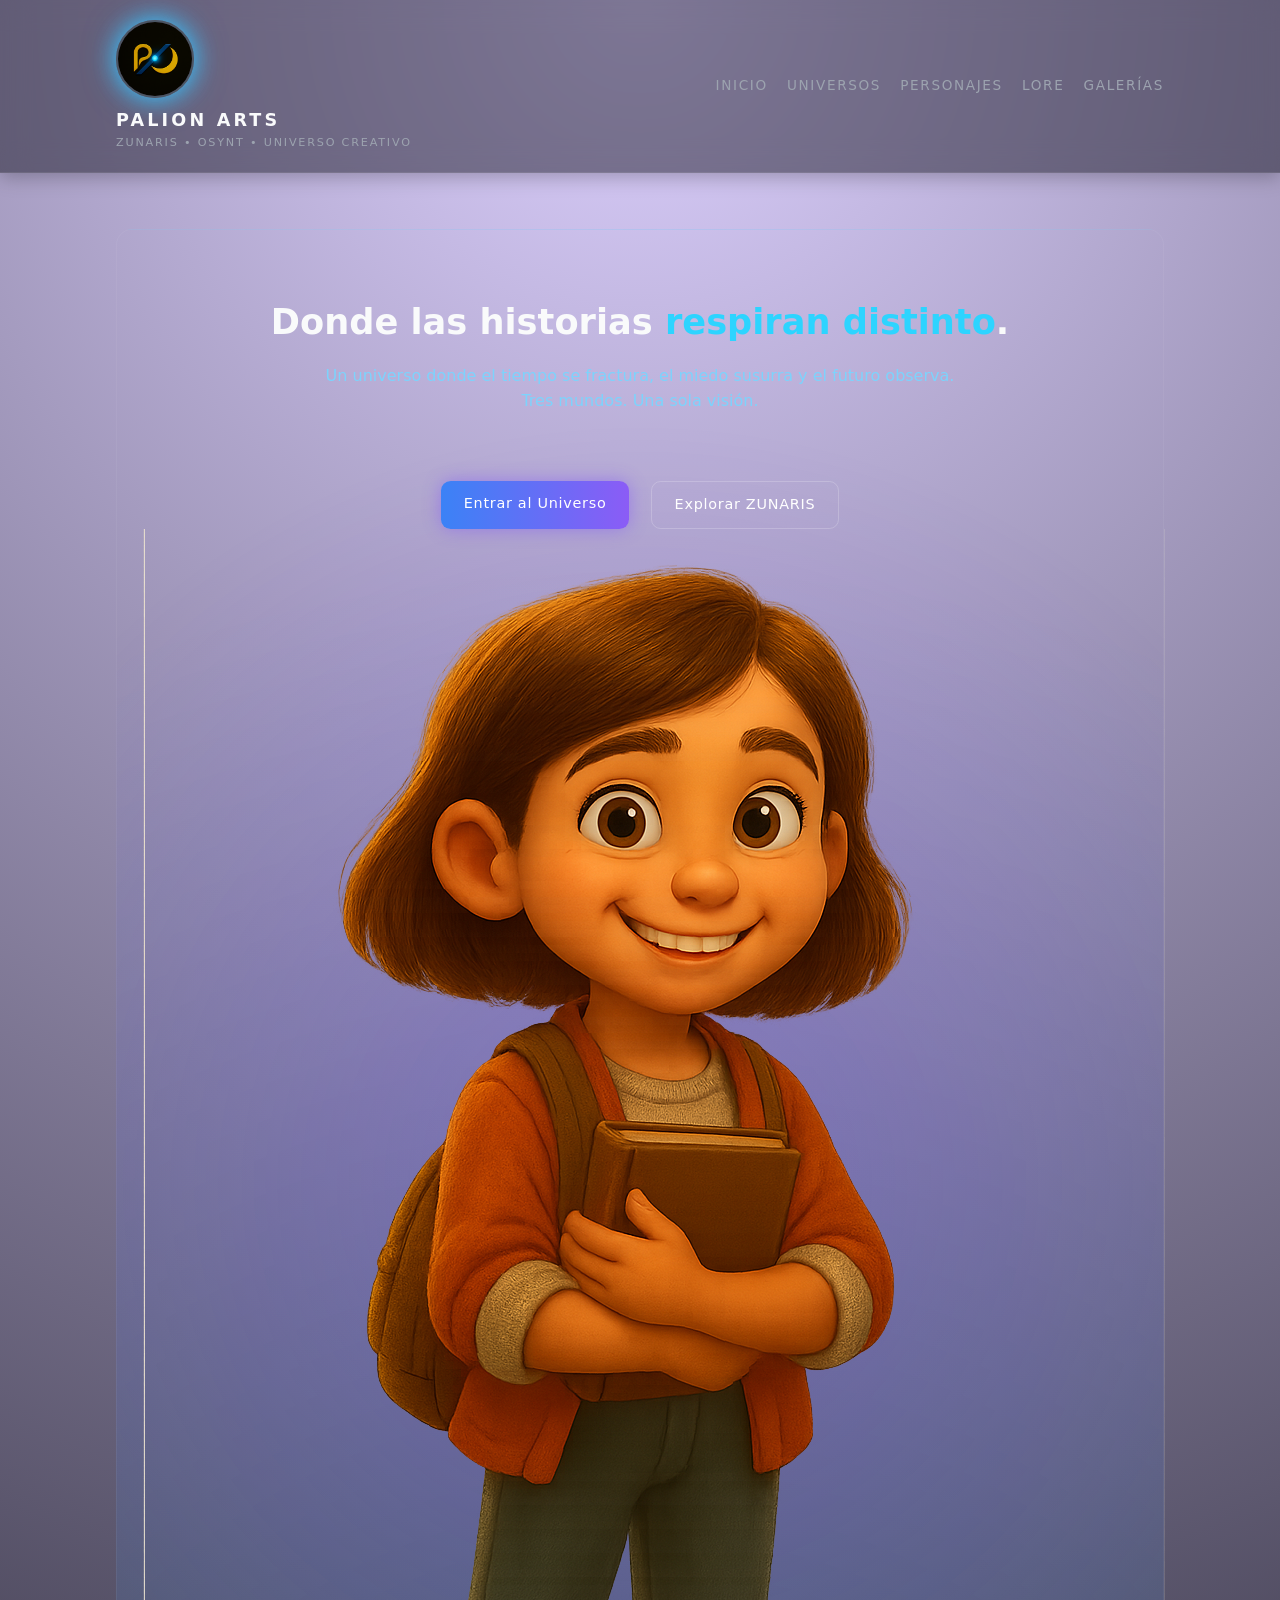
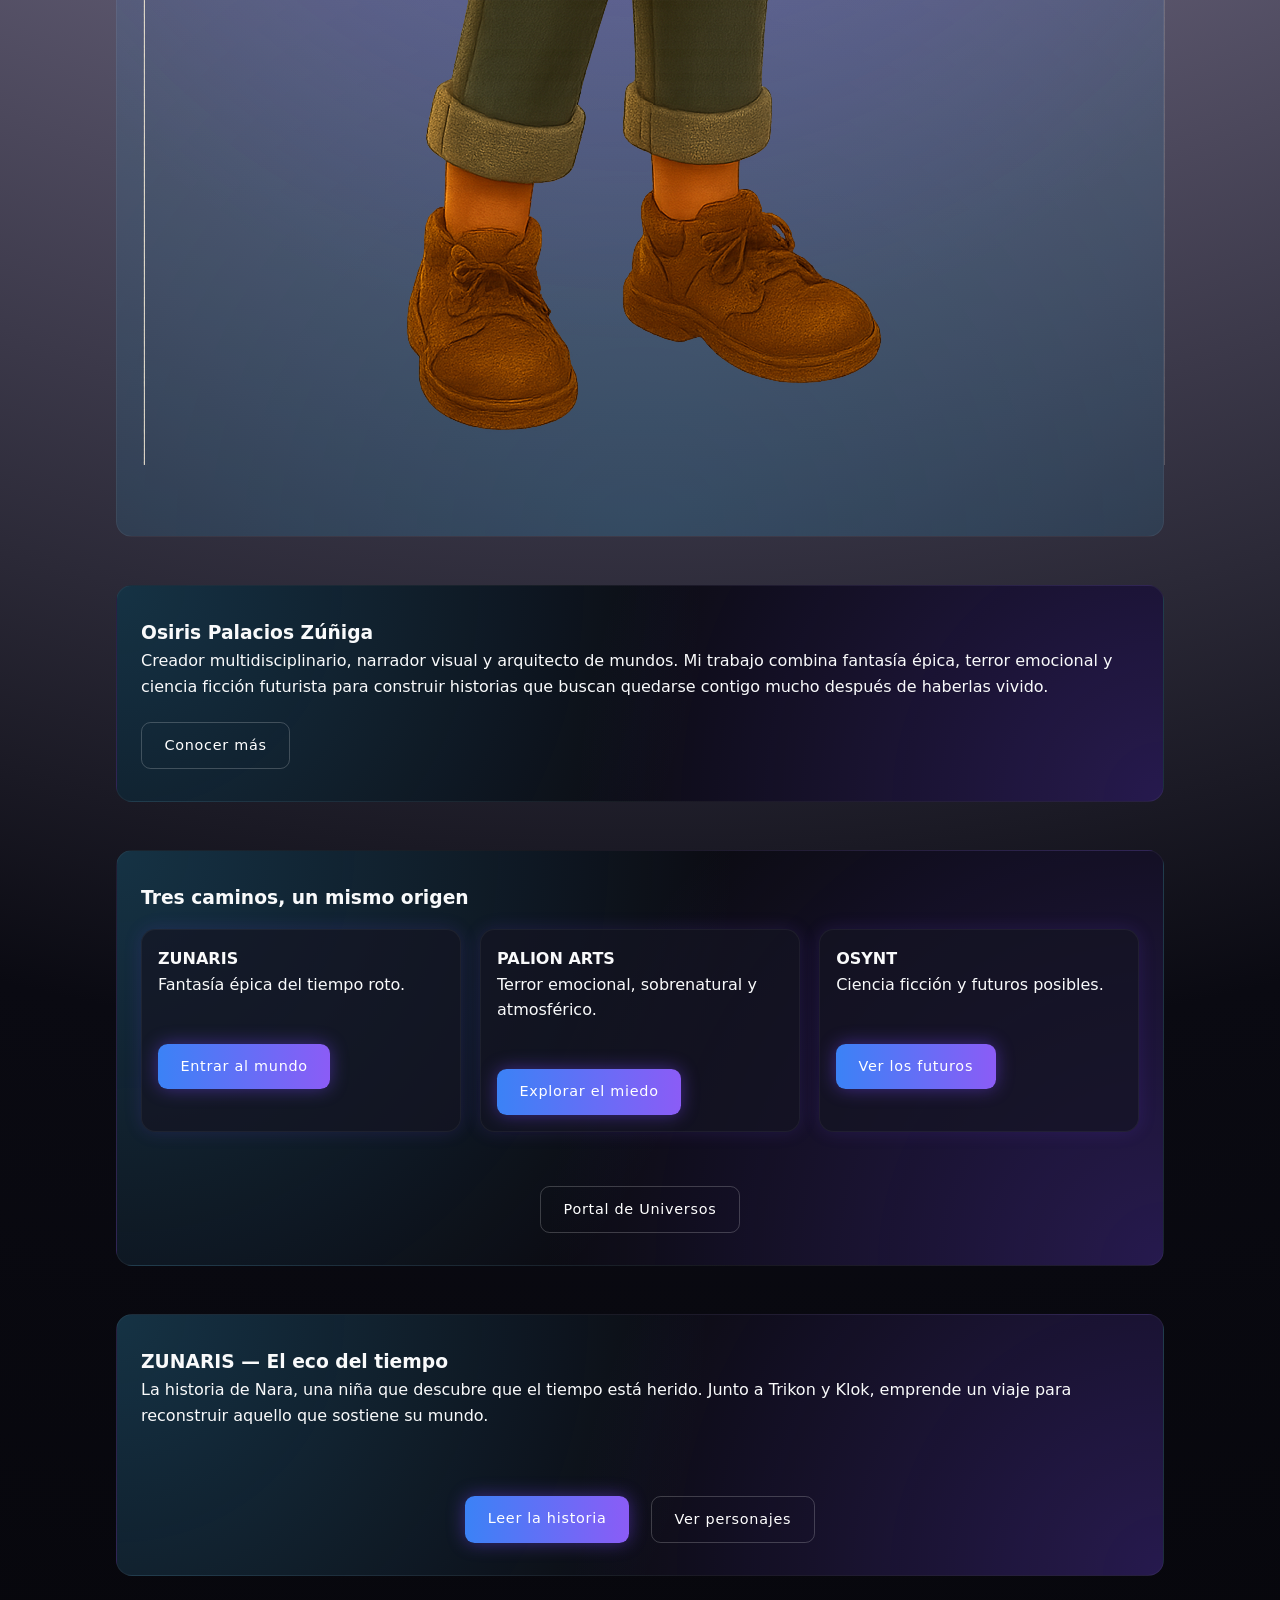
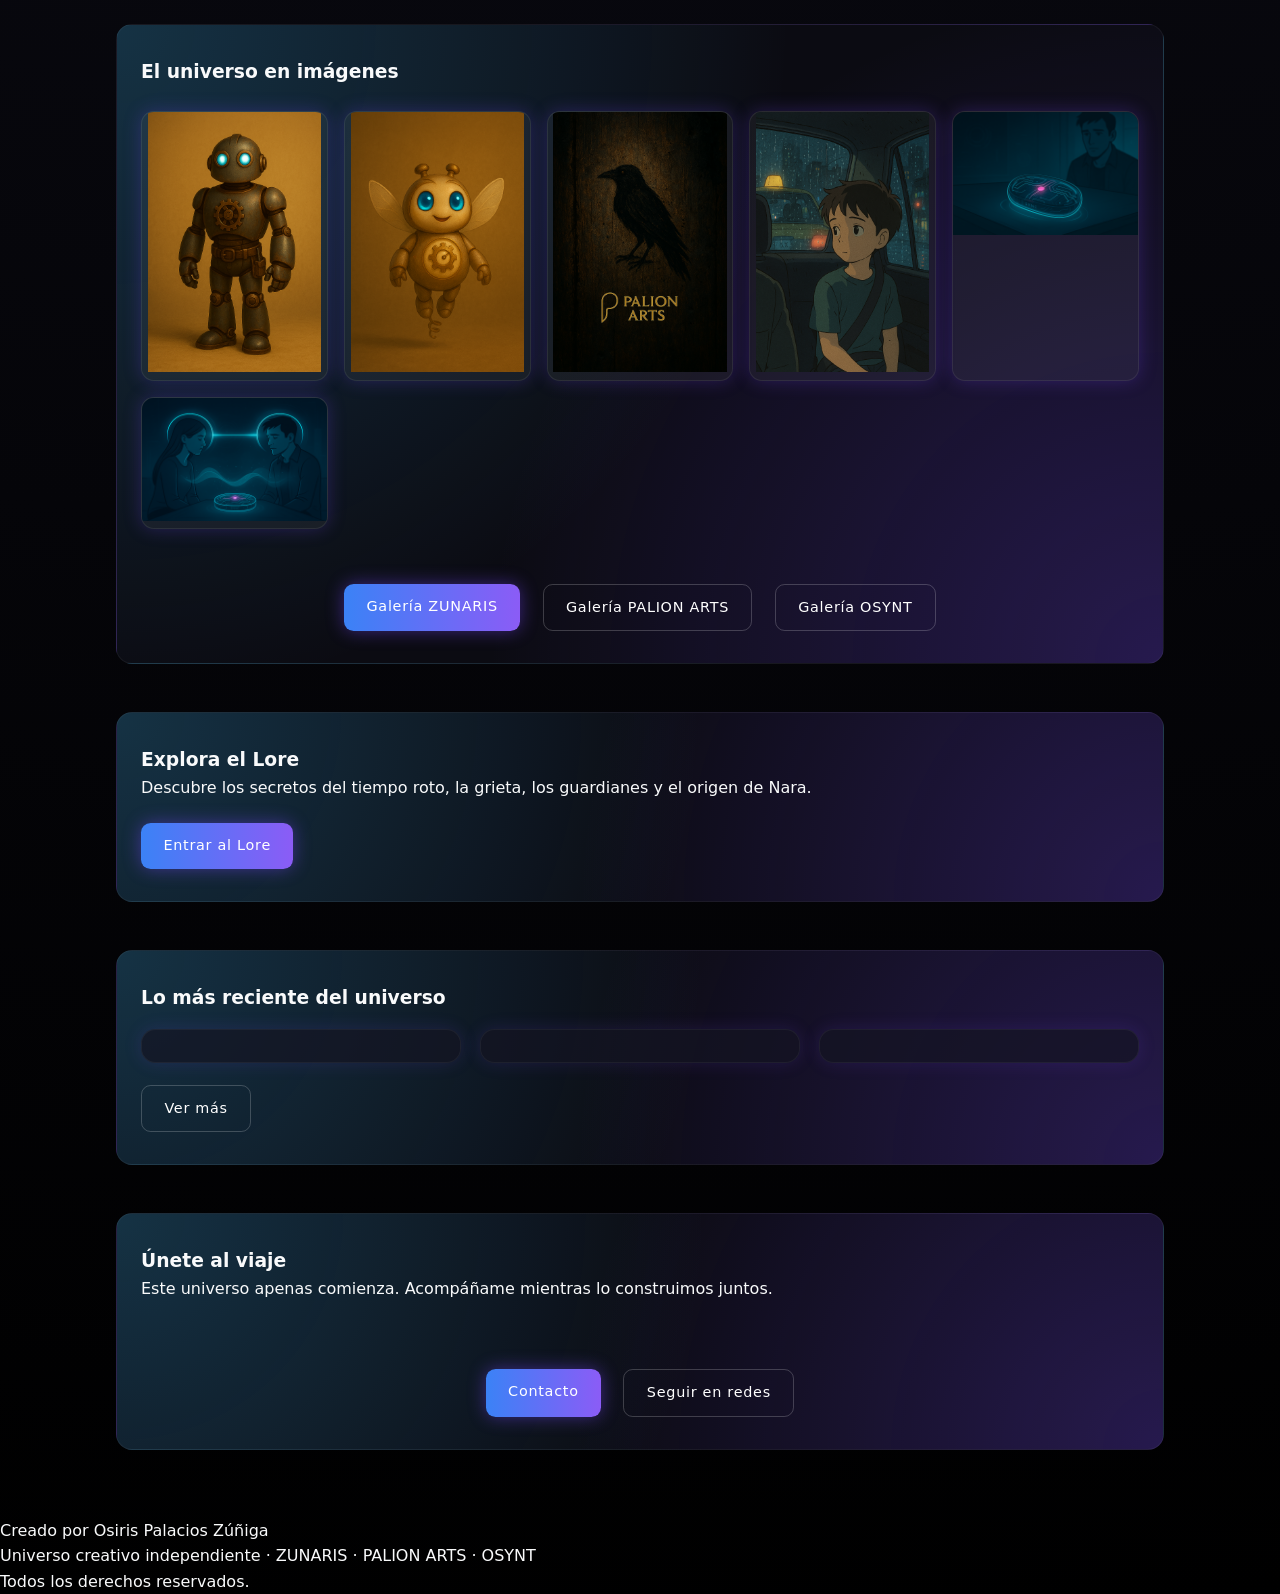
==== commit 1436e953: "Add files via upload" ====
--- a/index.html
+++ b/index.html
@@ -10,11 +10,10 @@
 
 <body>
 
-<!-- HEADER CINEMATOGRÁFICO -->
 <header class="main-header">
     <div class="container header-inner">
         <div class="brand">
-            <img src="Fusión logo.png" class="logo-img">
+            <img src="fusion-logo.png" class="logo-img">
             <div class="brand-text">
                 <h1>PALION ARTS</h1>
                 <span>ZUNARIS • OSYNT • UNIVERSO CREATIVO</span>
@@ -35,153 +34,142 @@
 
 <main class="container">
 
-    <!-- HERO PRINCIPAL -->
-    <section class="hero-home" id="inicio">
-        <div class="hero-content">
-            <div class="hero-text">
-                <h2>Donde las historias <span>respiran distinto</span>.</h2>
-                <p class="hero-subtitle">
-                    Un universo donde el tiempo se fractura, el miedo susurra y el futuro observa.
-                    Tres mundos. Una sola visión.
-                </p>
-                <div class="hero-buttons">
-                    <a href="universos.html" class="btn-primary">Entrar al Universo</a>
-                    <a href="#zunaris" class="btn-secondary">Explorar ZUNARIS</a>
-                </div>
-            </div>
-
-            <div class="hero-nara">
-                <img src="Nara 1.png" alt="Nara" class="nara-hero-img">
-            </div>
-        </div>
-    </section>
-
-    <!-- PRESENTACIÓN DEL CREADOR -->
-    <section class="creator">
-        <h3>Osiris Palacios Zúñiga</h3>
-        <p class="muted">
-            Creador multidisciplinario, narrador visual y arquitecto de mundos.
-            Mi trabajo combina fantasía épica, terror emocional y ciencia ficción futurista
-            para construir historias que buscan quedarse contigo mucho después de haberlas vivido.
-        </p>
-        <a href="#sobre-mi" class="btn-secondary">Conocer más</a>
-    </section>
-
-    <!-- TRES MARCAS -->
-    <section id="universo" class="brands">
-        <h3>Tres caminos, un mismo origen</h3>
-
-        <div class="grid-3">
-            <div class="card">
-                <h4>ZUNARIS</h4>
-                <p class="muted">Fantasía épica del tiempo roto.</p>
-                <a href="#zunaris" class="btn-primary">Entrar al mundo</a>
-            </div>
-
-            <div class="card">
-                <h4>PALION ARTS</h4>
-                <p class="muted">Terror emocional, sobrenatural y atmosférico.</p>
-                <a href="#palion" class="btn-primary">Explorar el miedo</a>
-            </div>
-
-            <div class="card">
-                <h4>OSYNT</h4>
-                <p class="muted">Ciencia ficción y futuros posibles.</p>
-                <a href="#osynt" class="btn-primary">Ver los futuros</a>
+<section class="hero-home" id="inicio">
+    <div class="hero-content">
+        <div class="hero-text">
+            <h2>Donde las historias <span>respiran distinto</span>.</h2>
+            <p class="hero-subtitle">
+                Un universo donde el tiempo se fractura, el miedo susurra y el futuro observa.
+                Tres mundos. Una sola visión.
+            </p>
+            <div class="hero-buttons">
+                <a href="universos.html" class="btn-primary">Entrar al Universo</a>
+                <a href="#zunaris" class="btn-secondary">Explorar ZUNARIS</a>
             </div>
         </div>
 
-        <div class="hero-buttons" style="margin-top: 2rem;">
-            <a href="universos.html" class="btn-secondary">Portal de Universos</a>
+        <div class="hero-nara">
+            <img src="nara-1.png" alt="Nara" class="nara-hero-img">
         </div>
-    </section>
+    </div>
+</section>
 
-    <!-- HISTORIA DESTACADA -->
-    <section class="featured-story">
-        <h3>ZUNARIS — El eco del tiempo</h3>
-        <p class="muted">
-            La historia de Nara, una niña que descubre que el tiempo está herido.
-            Junto a Trikon y Klok, emprende un viaje para reconstruir aquello que sostiene su mundo.
-        </p>
-        <div class="hero-buttons">
-            <a href="#zunaris" class="btn-primary">Leer la historia</a>
-            <a href="personajes.html" class="btn-secondary">Ver personajes</a>
-        </div>
-    </section>
+<section class="creator">
+    <h3>Osiris Palacios Zúñiga</h3>
+    <p class="muted">
+        Creador multidisciplinario, narrador visual y arquitecto de mundos.
+        Mi trabajo combina fantasía épica, terror emocional y ciencia ficción futurista
+        para construir historias que buscan quedarse contigo mucho después de haberlas vivido.
+    </p>
+    <a href="#sobre-mi" class="btn-secondary">Conocer más</a>
+</section>
 
-    <!-- GALERÍA DESTACADA -->
-    <section class="gallery-preview" id="galeria">
-        <h3>El universo en imágenes</h3>
+<section id="universo" class="brands">
+    <h3>Tres caminos, un mismo origen</h3>
 
-        <div class="gallery-grid">
-
-            <!-- ZUNARIS -->
-            <div class="gallery-item" data-title="Klok">
-                <img src="Klok.png" alt="Klok - ZUNARIS">
-            </div>
-
-            <div class="gallery-item" data-title="Minutíe">
-                <img src="Minutíe.png" alt="Minutíe - ZUNARIS">
-            </div>
-
-            <!-- PALION ARTS -->
-            <div class="gallery-item" data-title="El Cuervo">
-                <img src="Frame 6 el cuervo.png" alt="Palion Arts - Cuervo">
-            </div>
-
-            <div class="gallery-item" data-title="La Casa">
-                <img src="1.1 la casa.png" alt="Palion Arts - La Casa">
-            </div>
-
-            <!-- OSYNT -->
-            <div class="gallery-item" data-title="Sync 1">
-                <img src="Frame 2 sync.png" alt="OSYNT - Sync 1">
-            </div>
-
-            <div class="gallery-item" data-title="Sync 2">
-                <img src="Frame 3 sync.png" alt="OSYNT - Sync 2">
-            </div>
-
+    <div class="grid-3">
+        <div class="card">
+            <h4>ZUNARIS</h4>
+            <p class="muted">Fantasía épica del tiempo roto.</p>
+            <a href="#zunaris" class="btn-primary">Entrar al mundo</a>
         </div>
 
-        <div class="hero-buttons" style="margin-top: 2rem;">
-            <a href="galeria-zunaris.html" class="btn-primary">Galería ZUNARIS</a>
-            <a href="galeria-palion.html" class="btn-secondary">Galería PALION ARTS</a>
-            <a href="galeria-osynt.html" class="btn-secondary">Galería OSYNT</a>
+        <div class="card">
+            <h4>PALION ARTS</h4>
+            <p class="muted">Terror emocional, sobrenatural y atmosférico.</p>
+            <a href="#palion" class="btn-primary">Explorar el miedo</a>
         </div>
-    </section>
 
-    <!-- PORTAL NARRATIVO -->
-    <section class="lore-portal">
-        <h3>Explora el Lore</h3>
-        <p class="muted">
-            Descubre los secretos del tiempo roto, la grieta, los guardianes y el origen de Nara.
-        </p>
-        <a href="lore.html" class="btn-primary">Entrar al Lore</a>
-    </section>
+        <div class="card">
+            <h4>OSYNT</h4>
+            <p class="muted">Ciencia ficción y futuros posibles.</p>
+            <a href="#osynt" class="btn-primary">Ver los futuros</a>
+        </div>
+    </div>
 
-    <!-- ÚLTIMAS PUBLICACIONES -->
-    <section class="latest">
-        <h3>Lo más reciente del universo</h3>
-        <div class="grid-3">
-            <div class="card small-card"></div>
-            <div class="card small-card"></div>
-            <div class="card small-card"></div>
+    <div class="hero-buttons" style="margin-top: 2rem;">
+        <a href="universos.html" class="btn-secondary">Portal de Universos</a>
+    </div>
+</section>
+
+<section class="featured-story">
+    <h3>ZUNARIS — El eco del tiempo</h3>
+    <p class="muted">
+        La historia de Nara, una niña que descubre que el tiempo está herido.
+        Junto a Trikon y Klok, emprende un viaje para reconstruir aquello que sostiene su mundo.
+    </p>
+    <div class="hero-buttons">
+        <a href="#zunaris" class="btn-primary">Leer la historia</a>
+        <a href="personajes.html" class="btn-secondary">Ver personajes</a>
+    </div>
+</section>
+
+<section class="gallery-preview" id="galeria">
+    <h3>El universo en imágenes</h3>
+
+    <div class="gallery-grid">
+
+        <div class="gallery-item" data-title="Klok">
+            <img src="klok.png" alt="Klok - ZUNARIS">
         </div>
-        <a href="#novedades" class="btn-secondary">Ver más</a>
-    </section>
 
-    <!-- CTA FINAL -->
-    <section class="cta-final">
-        <h3>Únete al viaje</h3>
-        <p class="muted">
-            Este universo apenas comienza. Acompáñame mientras lo construimos juntos.
-        </p>
-        <div class="hero-buttons">
-            <a href="#contacto" class="btn-primary">Contacto</a>
-            <a href="#redes" class="btn-secondary">Seguir en redes</a>
+        <div class="gallery-item" data-title="Minutíe">
+            <img src="minutie.png" alt="Minutíe - ZUNARIS">
         </div>
-    </section>
+
+        <div class="gallery-item" data-title="El Cuervo">
+            <img src="frame-6-el-cuervo.png" alt="Palion Arts - Cuervo">
+        </div>
+
+        <div class="gallery-item" data-title="La Casa">
+            <img src="la-casa-1.png" alt="Palion Arts - La Casa">
+        </div>
+
+        <div class="gallery-item" data-title="Sync 1">
+            <img src="frame-2-sync.png" alt="OSYNT - Sync 1">
+        </div>
+
+        <div class="gallery-item" data-title="Sync 2">
+            <img src="frame-3-sync.png" alt="OSYNT - Sync 2">
+        </div>
+
+    </div>
+
+    <div class="hero-buttons" style="margin-top: 2rem;">
+        <a href="galeria-zunaris.html" class="btn-primary">Galería ZUNARIS</a>
+        <a href="galeria-palion.html" class="btn-secondary">Galería PALION ARTS</a>
+        <a href="galeria-osynt.html" class="btn-secondary">Galería OSYNT</a>
+    </div>
+</section>
+
+<section class="lore-portal">
+    <h3>Explora el Lore</h3>
+    <p class="muted">
+        Descubre los secretos del tiempo roto, la grieta, los guardianes y el origen de Nara.
+    </p>
+    <a href="lore.html" class="btn-primary">Entrar al Lore</a>
+</section>
+
+<section class="latest">
+    <h3>Lo más reciente del universo</h3>
+    <div class="grid-3">
+        <div class="card small-card"></div>
+        <div class="card small-card"></div>
+        <div class="card small-card"></div>
+    </div>
+    <a href="#novedades" class="btn-secondary">Ver más</a>
+</section>
+
+<section class="cta-final">
+    <h3>Únete al viaje</h3>
+    <p class="muted">
+        Este universo apenas comienza. Acompáñame mientras lo construimos juntos.
+    </p>
+    <div class="hero-buttons">
+        <a href="#contacto" class="btn-primary">Contacto</a>
+        <a href="#redes" class="btn-secondary">Seguir en redes</a>
+    </div>
+</section>
 
 </main>
 
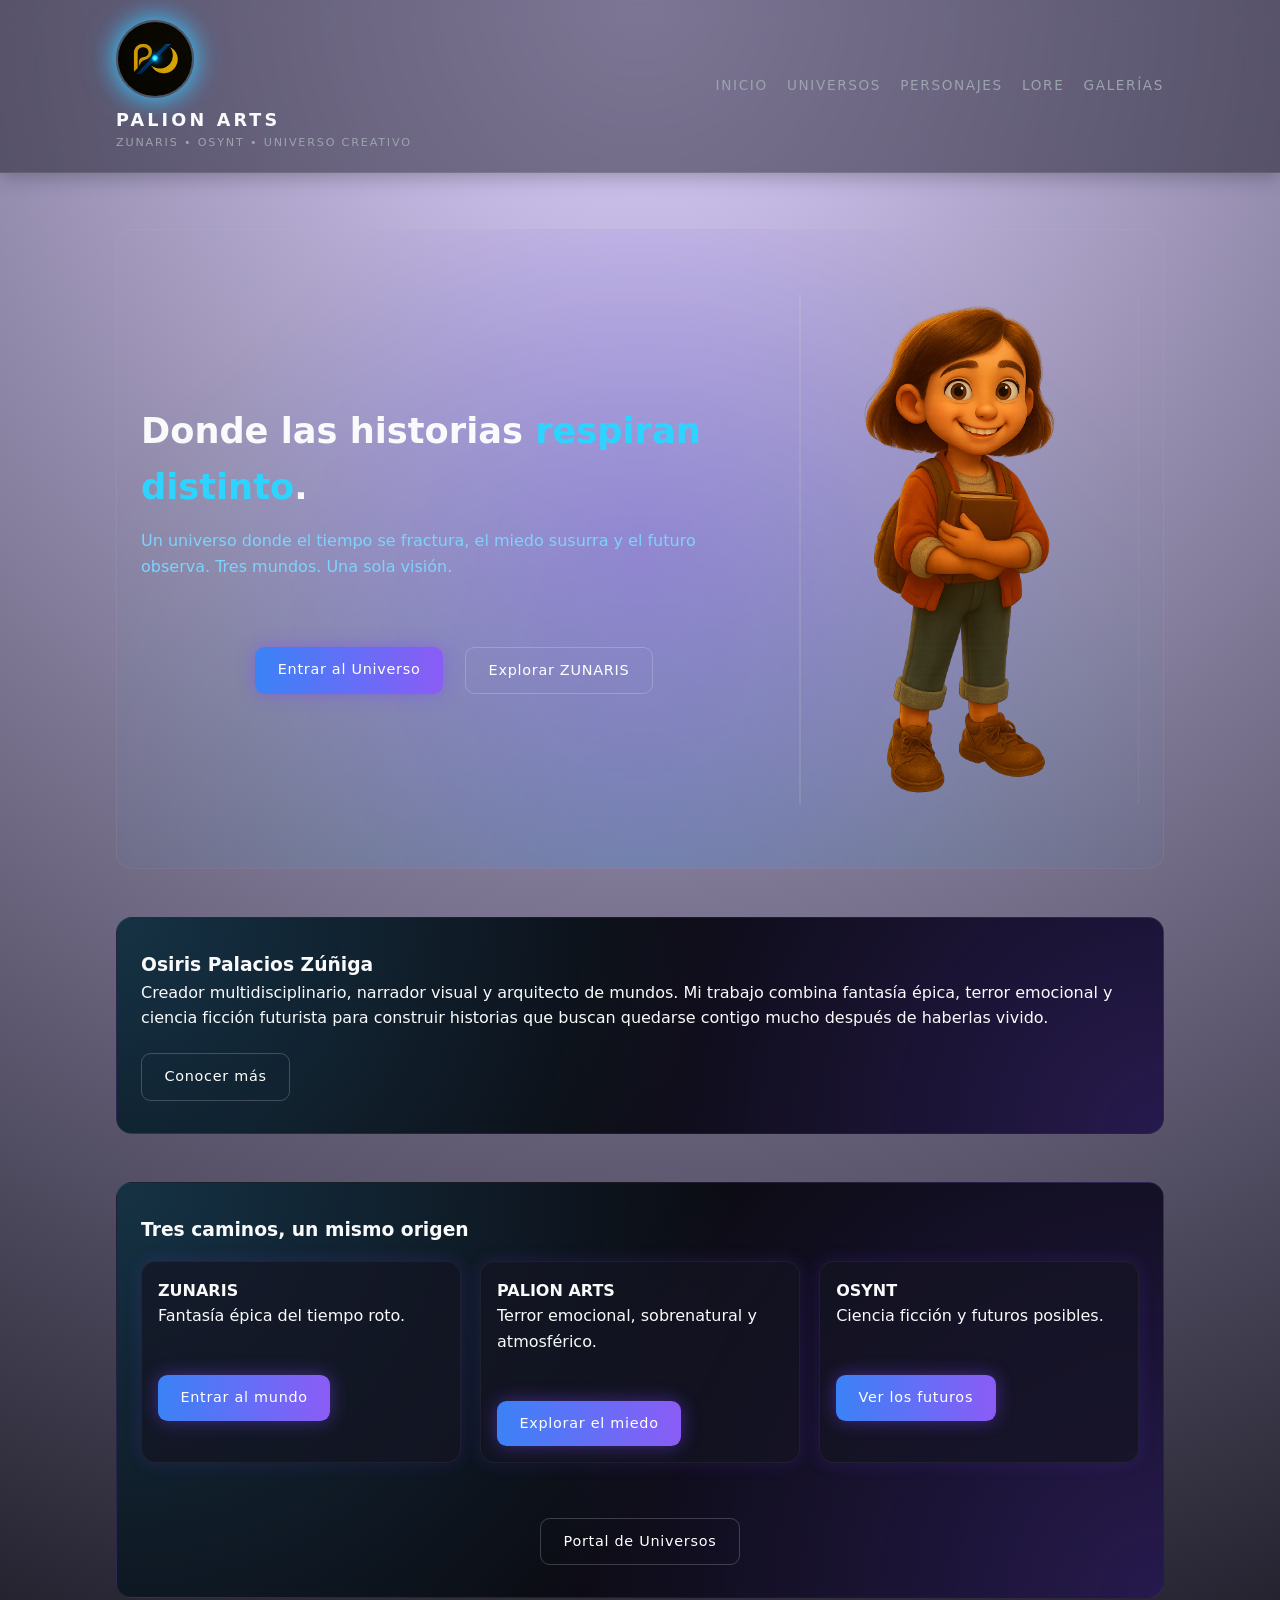
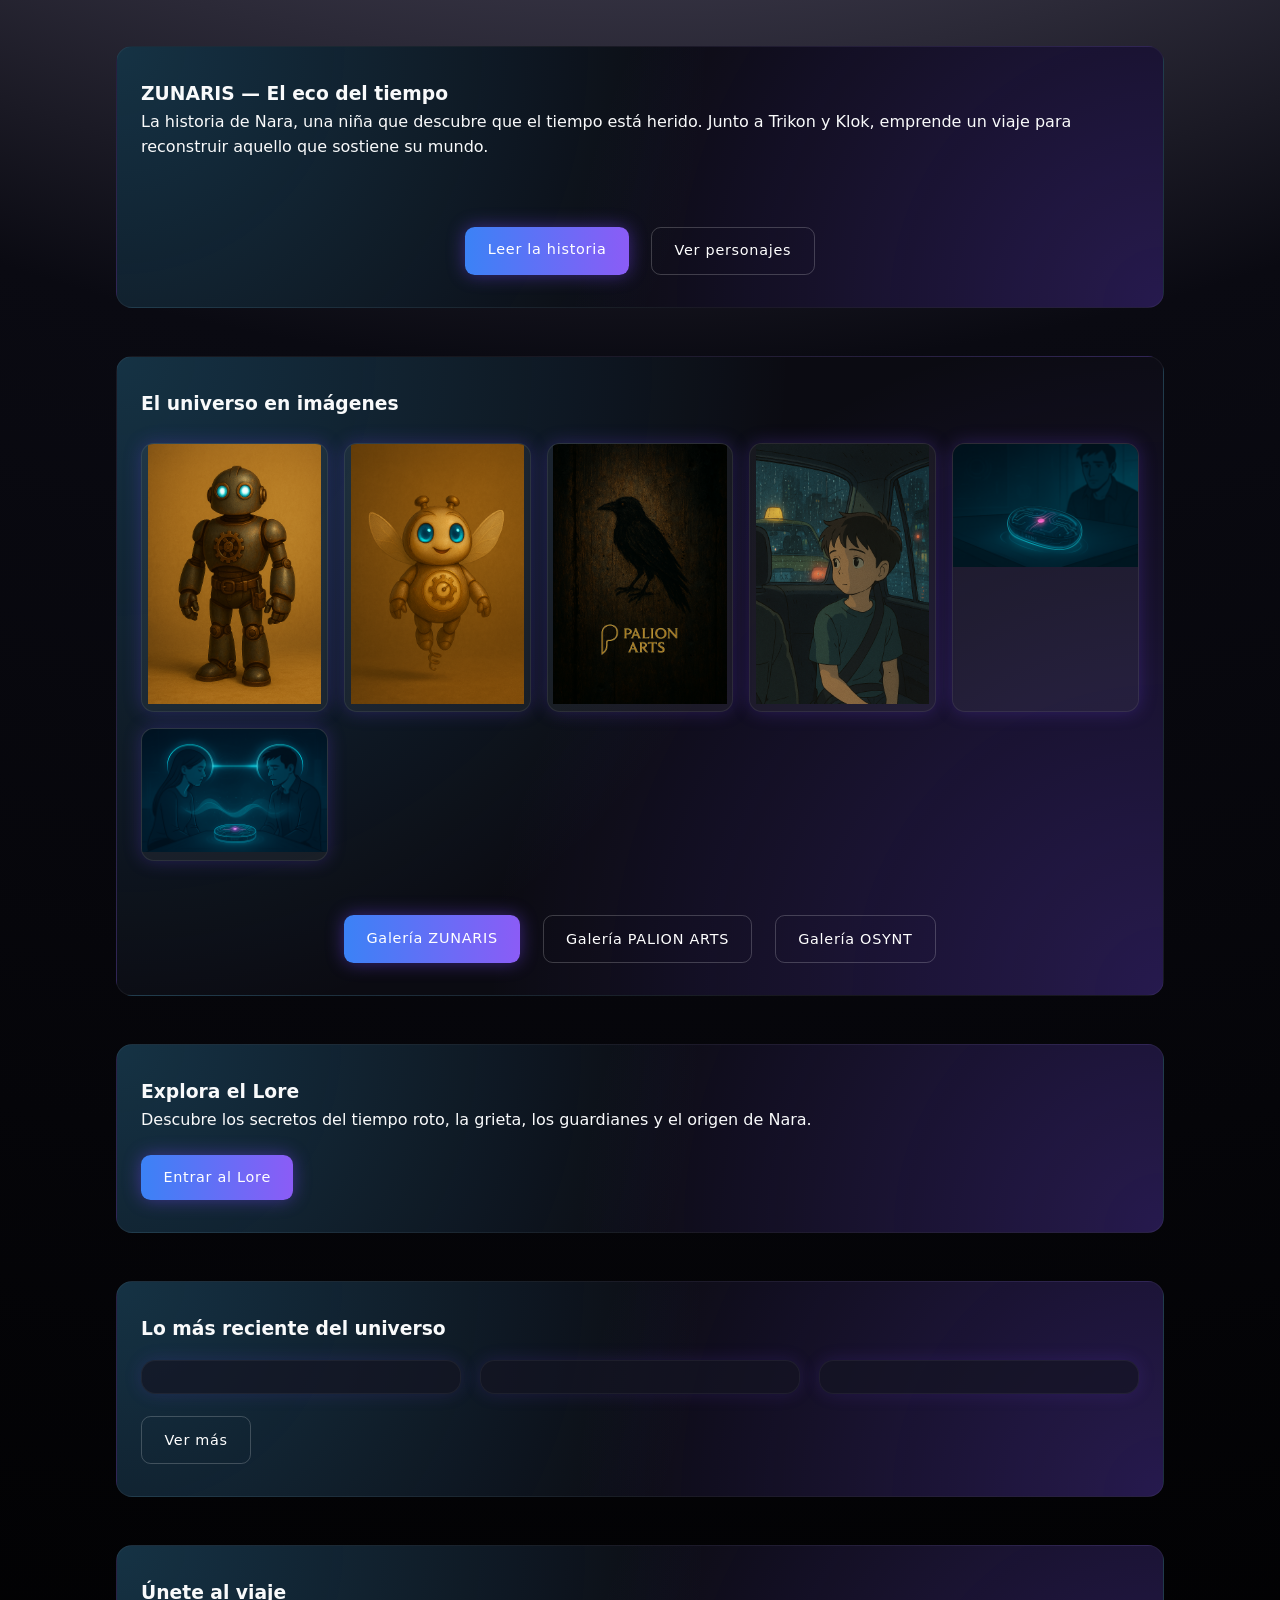
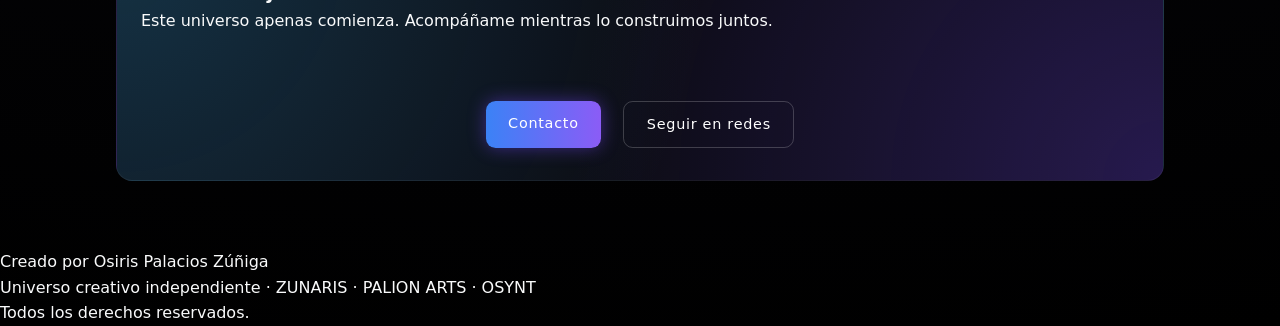
==== commit c049ae76: "Update index.html" ====
--- a/index.html
+++ b/index.html
@@ -5,7 +5,7 @@
     <title>PALION ARTS | ZUNARIS • OSYNT</title>
     <meta name="viewport" content="width=device-width, initial-scale=1.0">
 
-    <link rel="stylesheet" href="styles.css">   
+    <link rel="stylesheet" href="styles.css?v=2">
 </head>
 
 <body>
@@ -183,3 +183,4 @@
 
 </body>
 </html>
+
--- a/styles.css
+++ b/styles.css
@@ -128,11 +128,35 @@
 
 /* HERO */
 .hero-home {
-    text-align: center;
+    text-align: left;
     padding: 4rem 1.5rem;
     background:
         radial-gradient(circle at center, rgba(120,70,255,0.25), transparent 70%),
         radial-gradient(circle at bottom, rgba(56,189,248,0.18), transparent 80%);
+}
+
+/* NUEVO: layout del hero */
+.hero-content {
+    display: flex;
+    align-items: center;
+    justify-content: space-between;
+    gap: 2rem;
+    flex-wrap: nowrap;
+}
+
+/* NUEVO: contenedor de Nara */
+.hero-nara {
+    flex: 1;
+    display: flex;
+    justify-content: center;
+}
+
+/* NUEVO: tamaño responsivo de Nara */
+.nara-hero-img {
+    width: clamp(180px, 28vw, 340px);
+    height: auto;
+    object-fit: contain;
+    display: block;
 }
 
 .hero-home h2 {
@@ -288,3 +312,12 @@
 main.container {
     padding-top: 3.5rem;
 }
+.hero-text {
+    flex: 1;
+}
+
+.hero-nara {
+    flex: 0 0 auto;
+    display: flex;
+    justify-content: flex-end;
+}
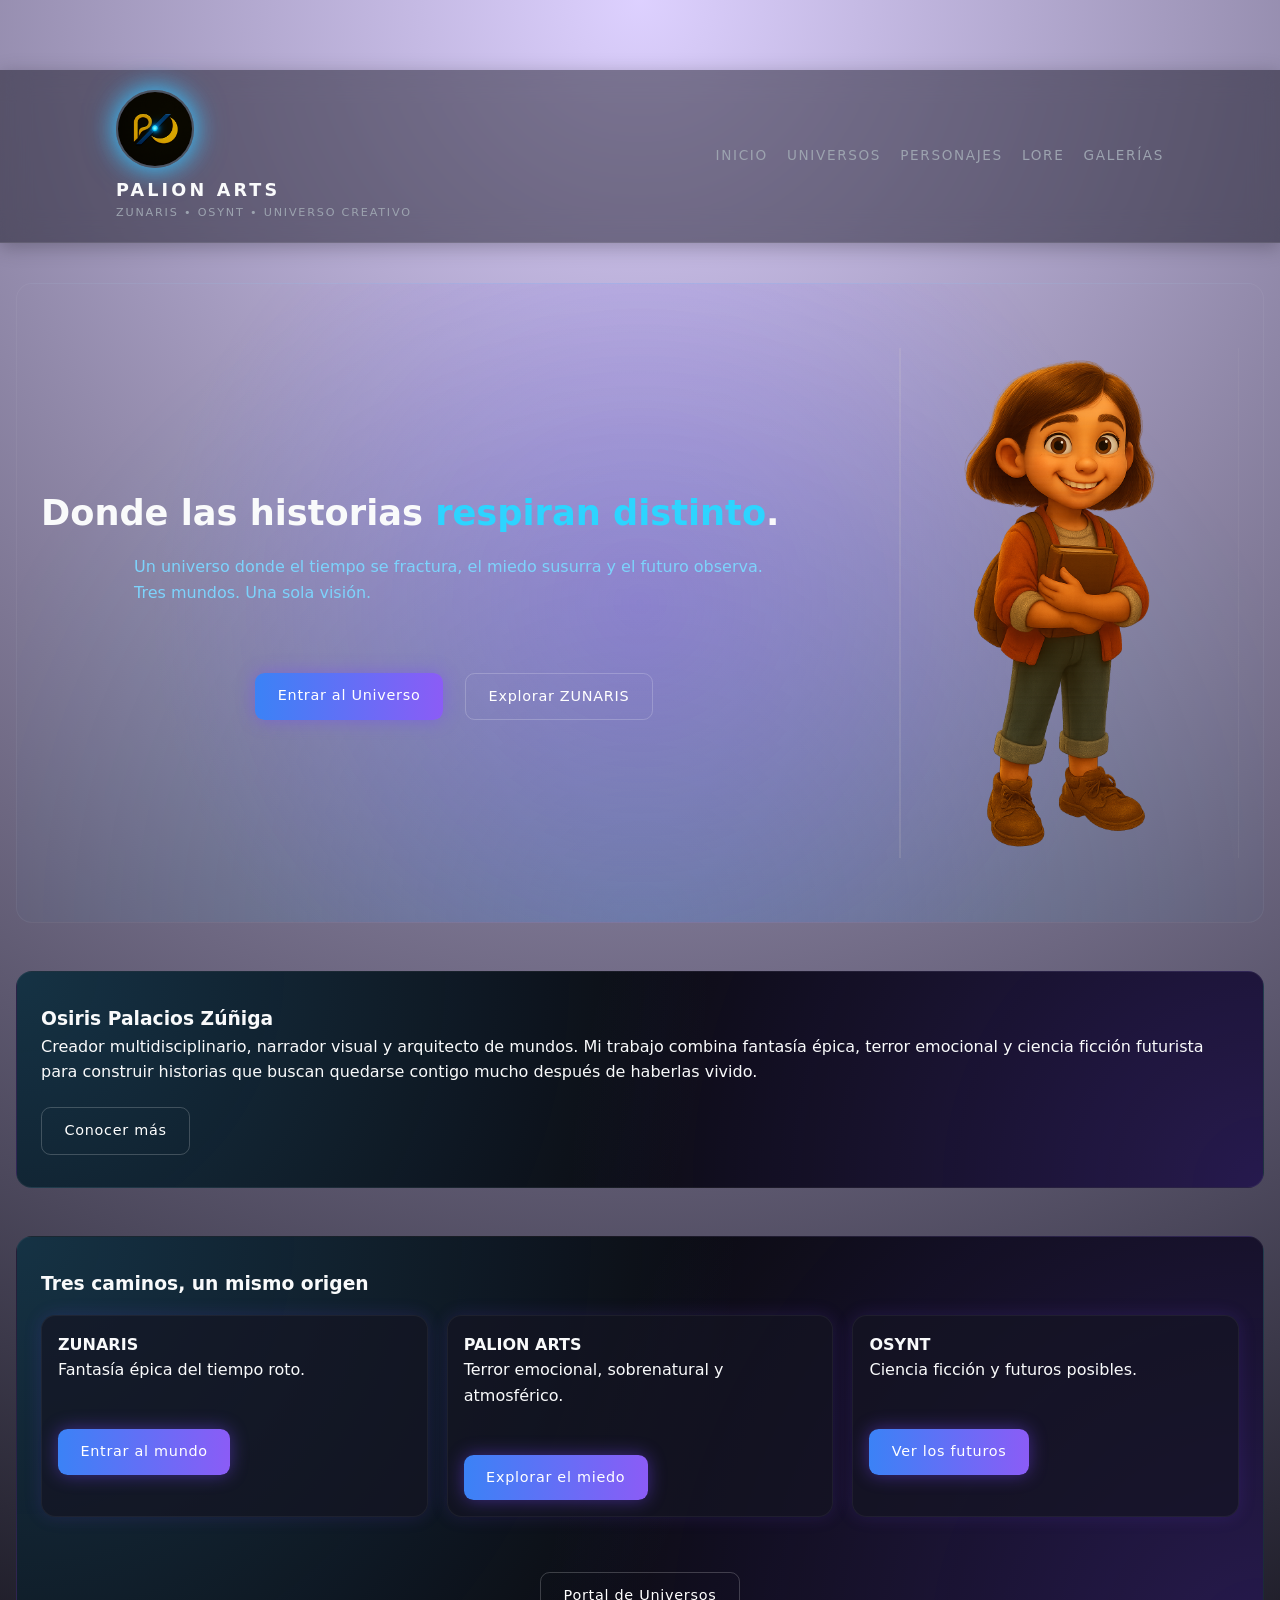
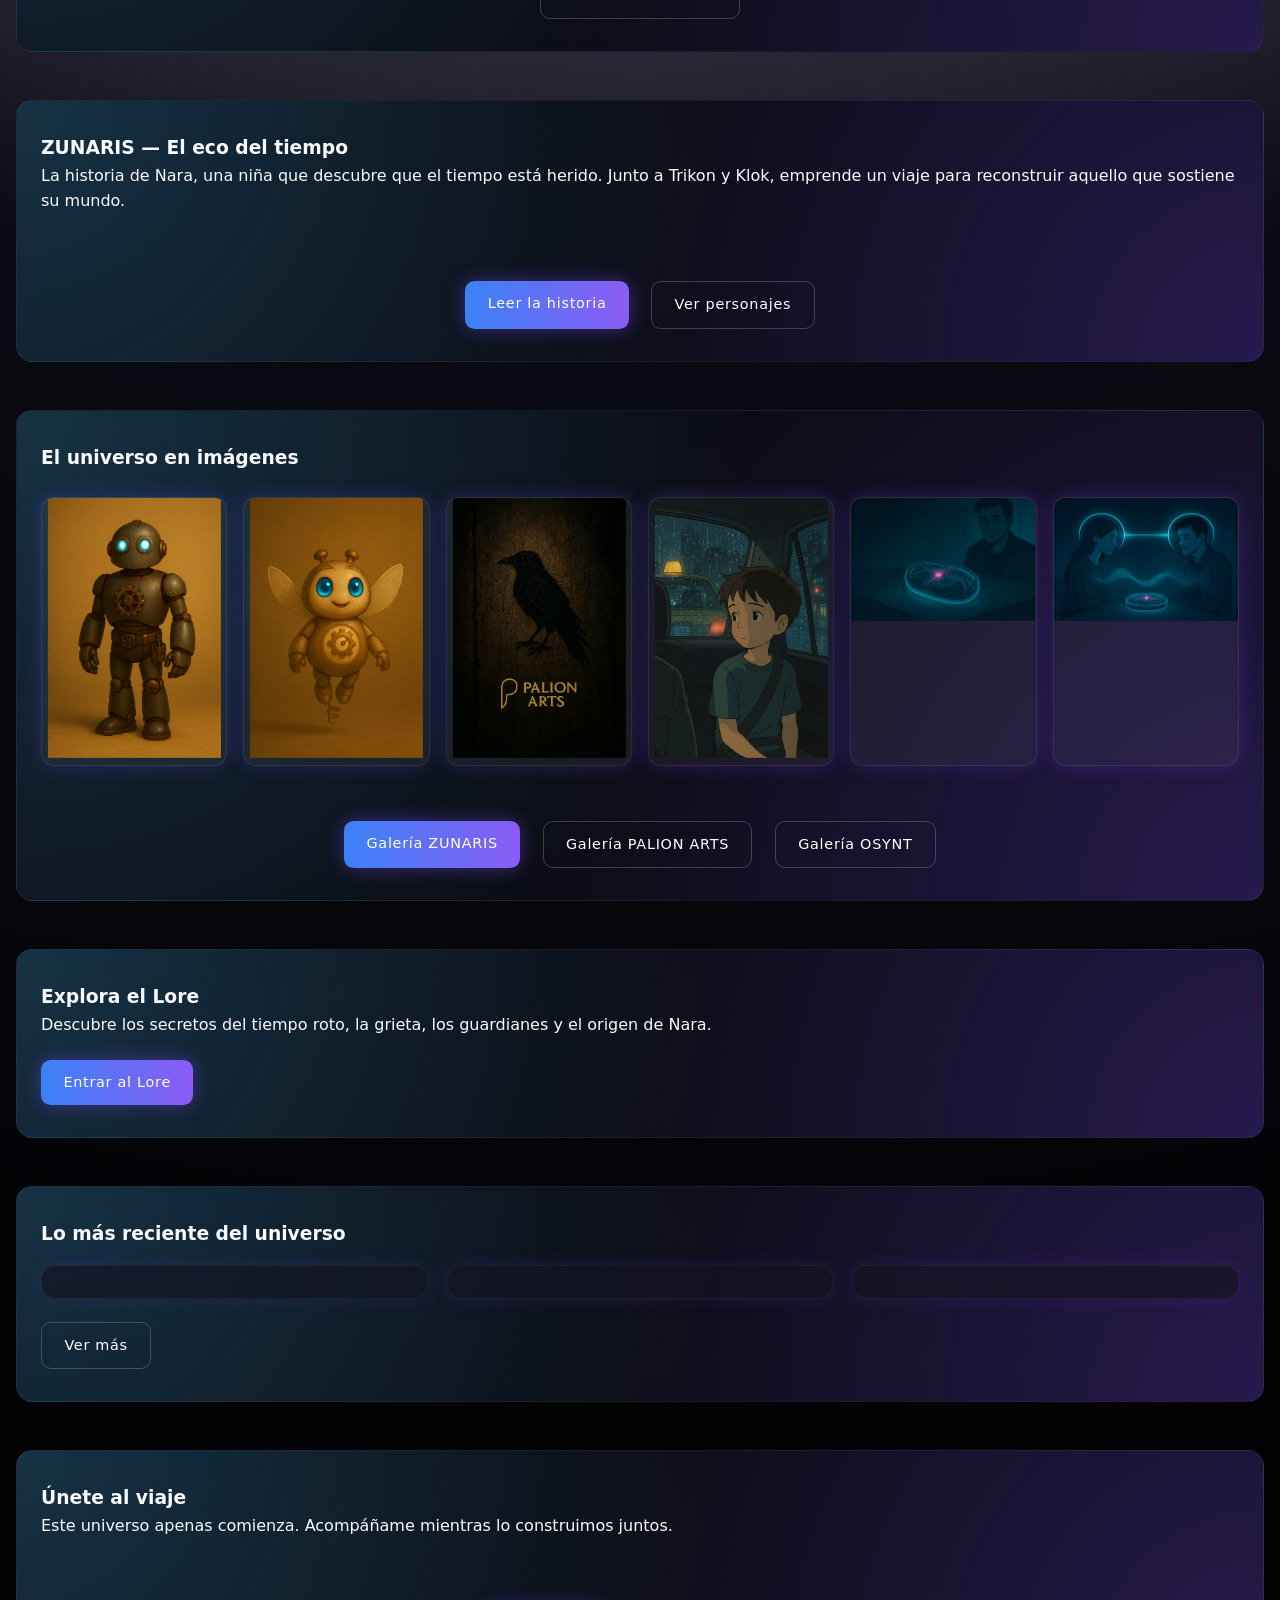
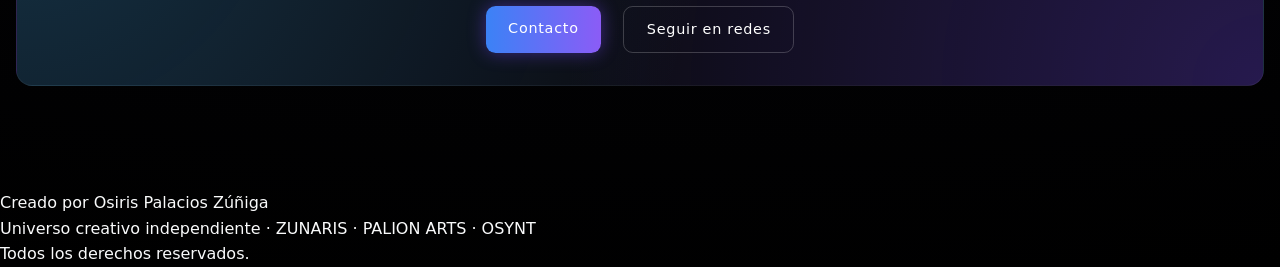
==== commit c2c5bade: "Update index.html" ====
--- a/index.html
+++ b/index.html
@@ -10,7 +10,7 @@
 
 <body>
 
-<header class="main-header">
+<div class="main-header">
     <div class="container header-inner">
         <div class="brand">
             <img src="fusion-logo.png" class="logo-img">
@@ -30,7 +30,7 @@
             </ul>
         </nav>
     </div>
-</header>
+</div>
 
 <main class="container">
 
@@ -184,3 +184,4 @@
 </body>
 </html>
 
+
--- a/styles.css
+++ b/styles.css
@@ -25,6 +25,7 @@
     background: radial-gradient(circle at top, var(--cine-purple), #0a0a12 55%, #000 100%);
     color: var(--text-main);
     line-height: 1.6;
+    padding-top: 70px; /* evita que el header tape el contenido */
 }
 
 /* HEADER CINEMATOGRÁFICO */
@@ -32,6 +33,7 @@
     position: sticky;
     top: 0;
     z-index: 100;
+    width: 100%;
     background: rgba(10, 10, 20, 0.45);
     backdrop-filter: blur(14px);
     -webkit-backdrop-filter: blur(14px);
@@ -39,27 +41,20 @@
     box-shadow: 0 4px 18px rgba(0,0,0,0.25);
 }
 
+.main-header .container {
+    max-width: 1080px;
+    margin: 0 auto;
+    padding: 1.25rem 1rem;
+}
+
 nav a:hover {
     color: var(--accent-strong);
     border-color: var(--accent-strong);
 }
 
+/* ELIMINADO: header { ... } duplicado */
+
 /* HEADER BASE */
-header {
-    background: linear-gradient(to right, rgba(20,20,35,0.9), rgba(10,10,20,0.85));
-    backdrop-filter: blur(12px);
-    border-bottom: 1px solid rgba(255,255,255,0.05);
-    position: sticky;
-    top: 0;
-    z-index: 50;
-}
-
-.container {
-    max-width: 1080px;
-    margin: 0 auto;
-    padding: 1.25rem 1rem;
-}
-
 .header-inner {
     display: flex;
     align-items: center;
@@ -135,7 +130,6 @@
         radial-gradient(circle at bottom, rgba(56,189,248,0.18), transparent 80%);
 }
 
-/* NUEVO: layout del hero */
 .hero-content {
     display: flex;
     align-items: center;
@@ -144,14 +138,16 @@
     flex-wrap: nowrap;
 }
 
-/* NUEVO: contenedor de Nara */
+.hero-text {
+    flex: 1;
+}
+
 .hero-nara {
-    flex: 1;
-    display: flex;
-    justify-content: center;
-}
-
-/* NUEVO: tamaño responsivo de Nara */
+    flex: 0 0 auto;
+    display: flex;
+    justify-content: flex-end;
+}
+
 .nara-hero-img {
     width: clamp(180px, 28vw, 340px);
     height: auto;
@@ -243,7 +239,7 @@
     margin-bottom: 1.5rem;
 }
 
-/* === GALERÍA FINAL — SIN RECORTES === */
+/* GALERÍA */
 .gallery-preview .gallery-grid {
     display: grid;
     grid-template-columns: repeat(auto-fit, minmax(180px, 1fr));
@@ -308,16 +304,14 @@
     filter: drop-shadow(0 0 12px rgba(56,189,248,0.35));
 }
 
-/* ESPACIO BAJO EL HEADER */
-main.container {
-    padding-top: 3.5rem;
-}
-.hero-text {
-    flex: 1;
-}
-
-.hero-nara {
-    flex: 0 0 auto;
-    display: flex;
-    justify-content: flex-end;
-}
+/* RESPONSIVE HEADER */
+@media (max-width: 600px) {
+    .main-header {
+        padding-top: 0.5rem;
+        padding-bottom: 0.5rem;
+    }
+
+    body {
+        padding-top: 60px;
+    }
+}
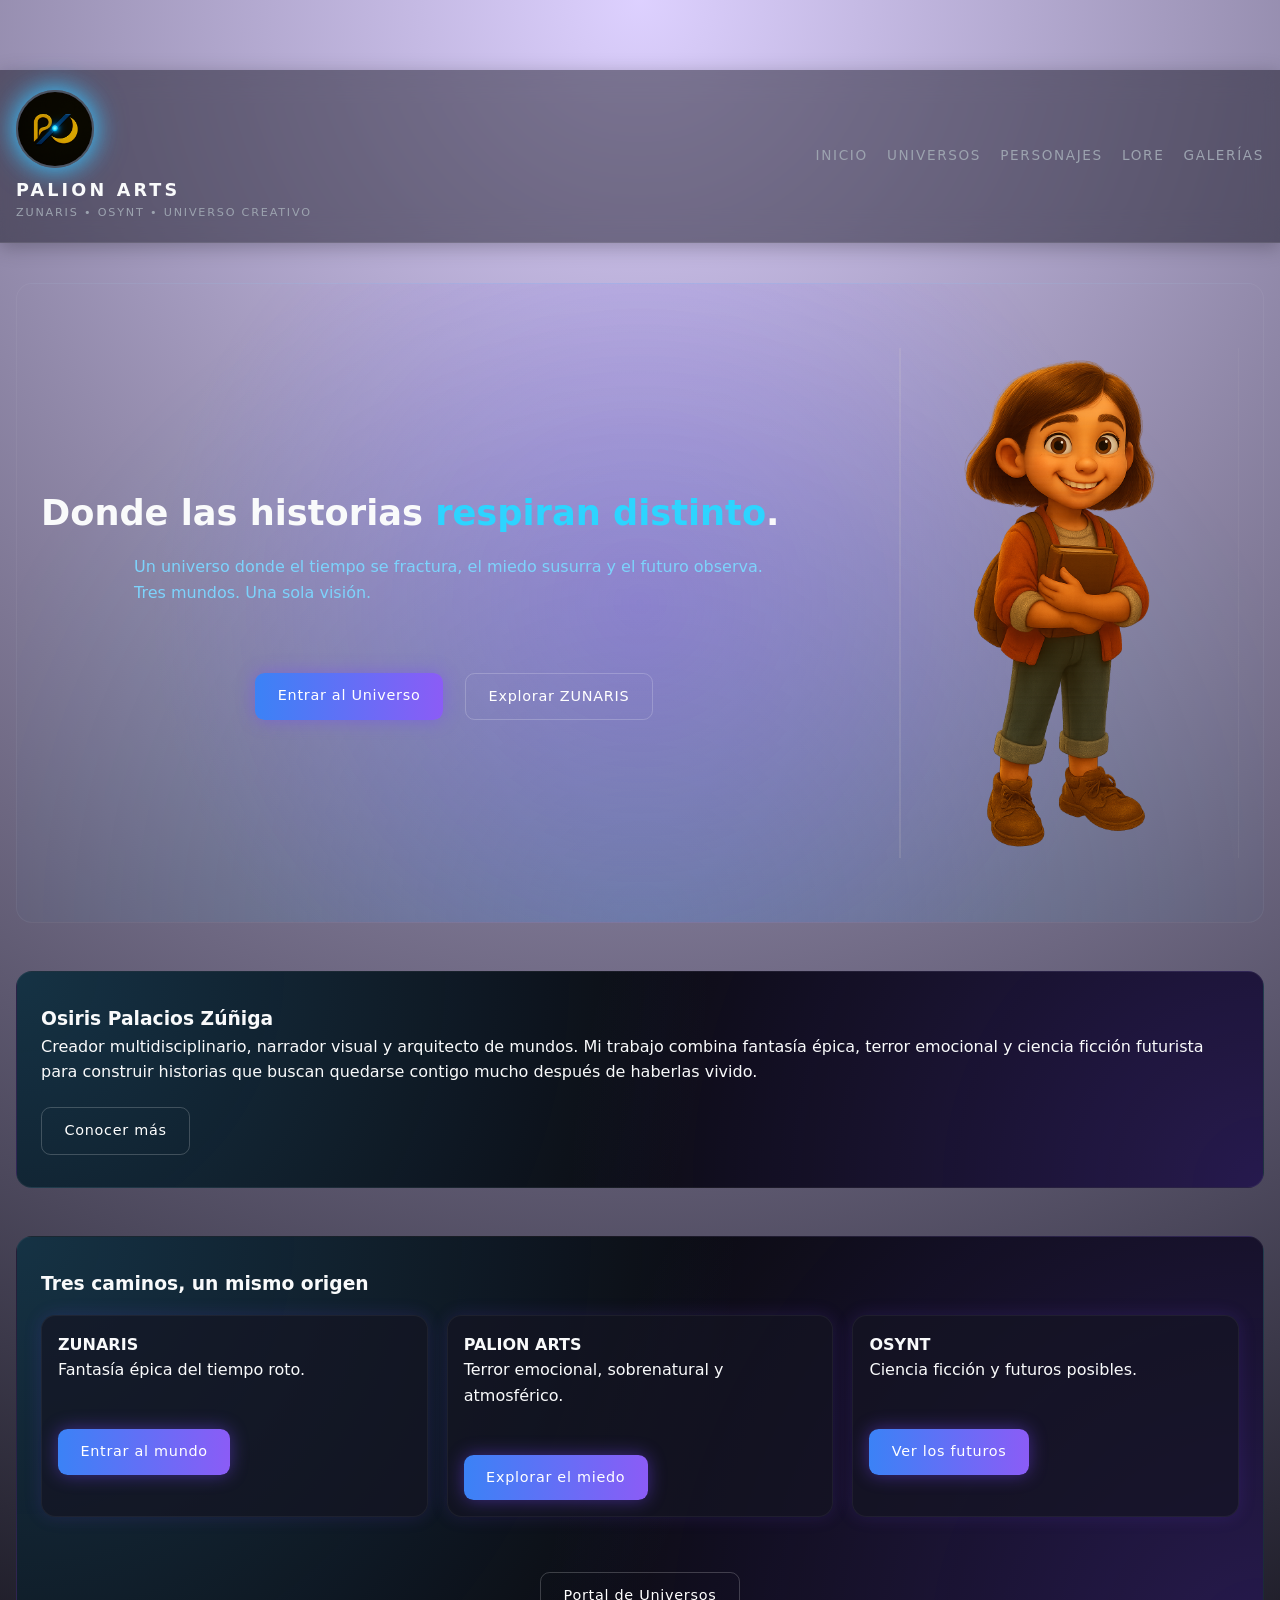
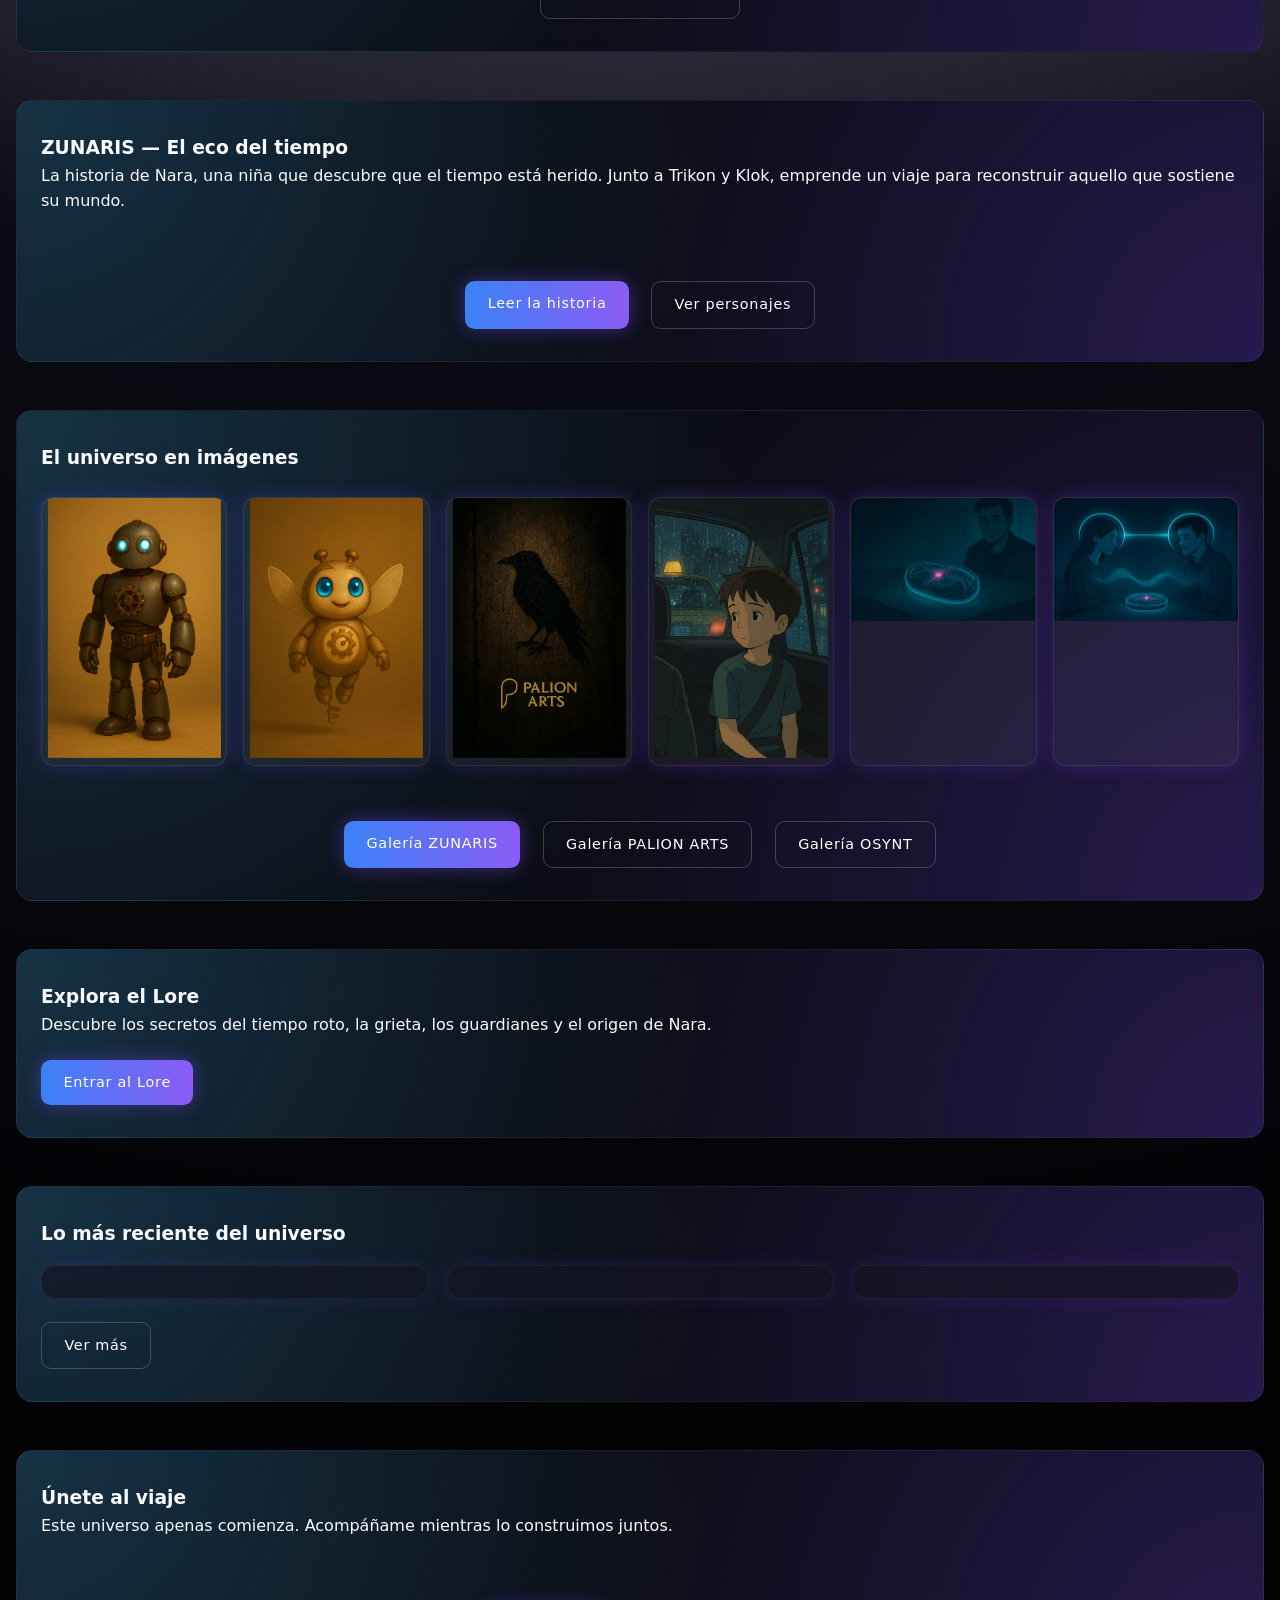
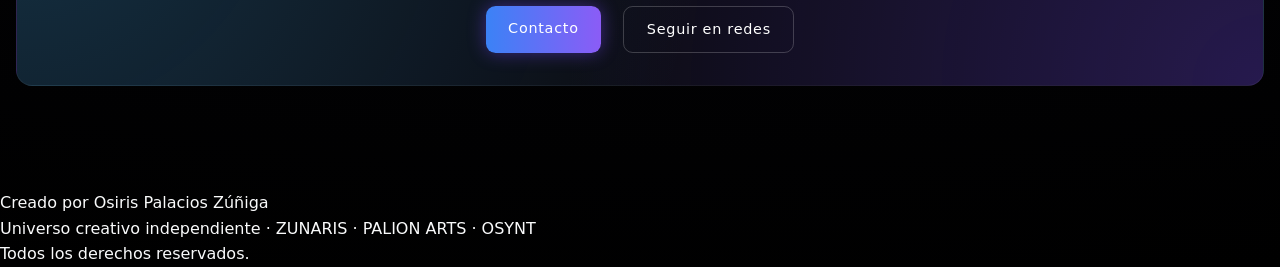
==== commit 2048bd3d: "Update index.html" ====
--- a/index.html
+++ b/index.html
@@ -5,7 +5,7 @@
     <title>PALION ARTS | ZUNARIS • OSYNT</title>
     <meta name="viewport" content="width=device-width, initial-scale=1.0">
 
-    <link rel="stylesheet" href="styles.css?v=2">
+    <link rel="stylesheet" href="styles.css?v=30">
 </head>
 
 <body>
@@ -185,3 +185,4 @@
 </html>
 
 
+
--- a/styles.css
+++ b/styles.css
@@ -42,8 +42,9 @@
 }
 
 .main-header .container {
-    max-width: 1080px;
-    margin: 0 auto;
+    width: 100%;
+    max-width: 100%;
+    margin: 0;
     padding: 1.25rem 1rem;
 }
 
@@ -315,3 +316,6 @@
         padding-top: 60px;
     }
 }
+
+
+
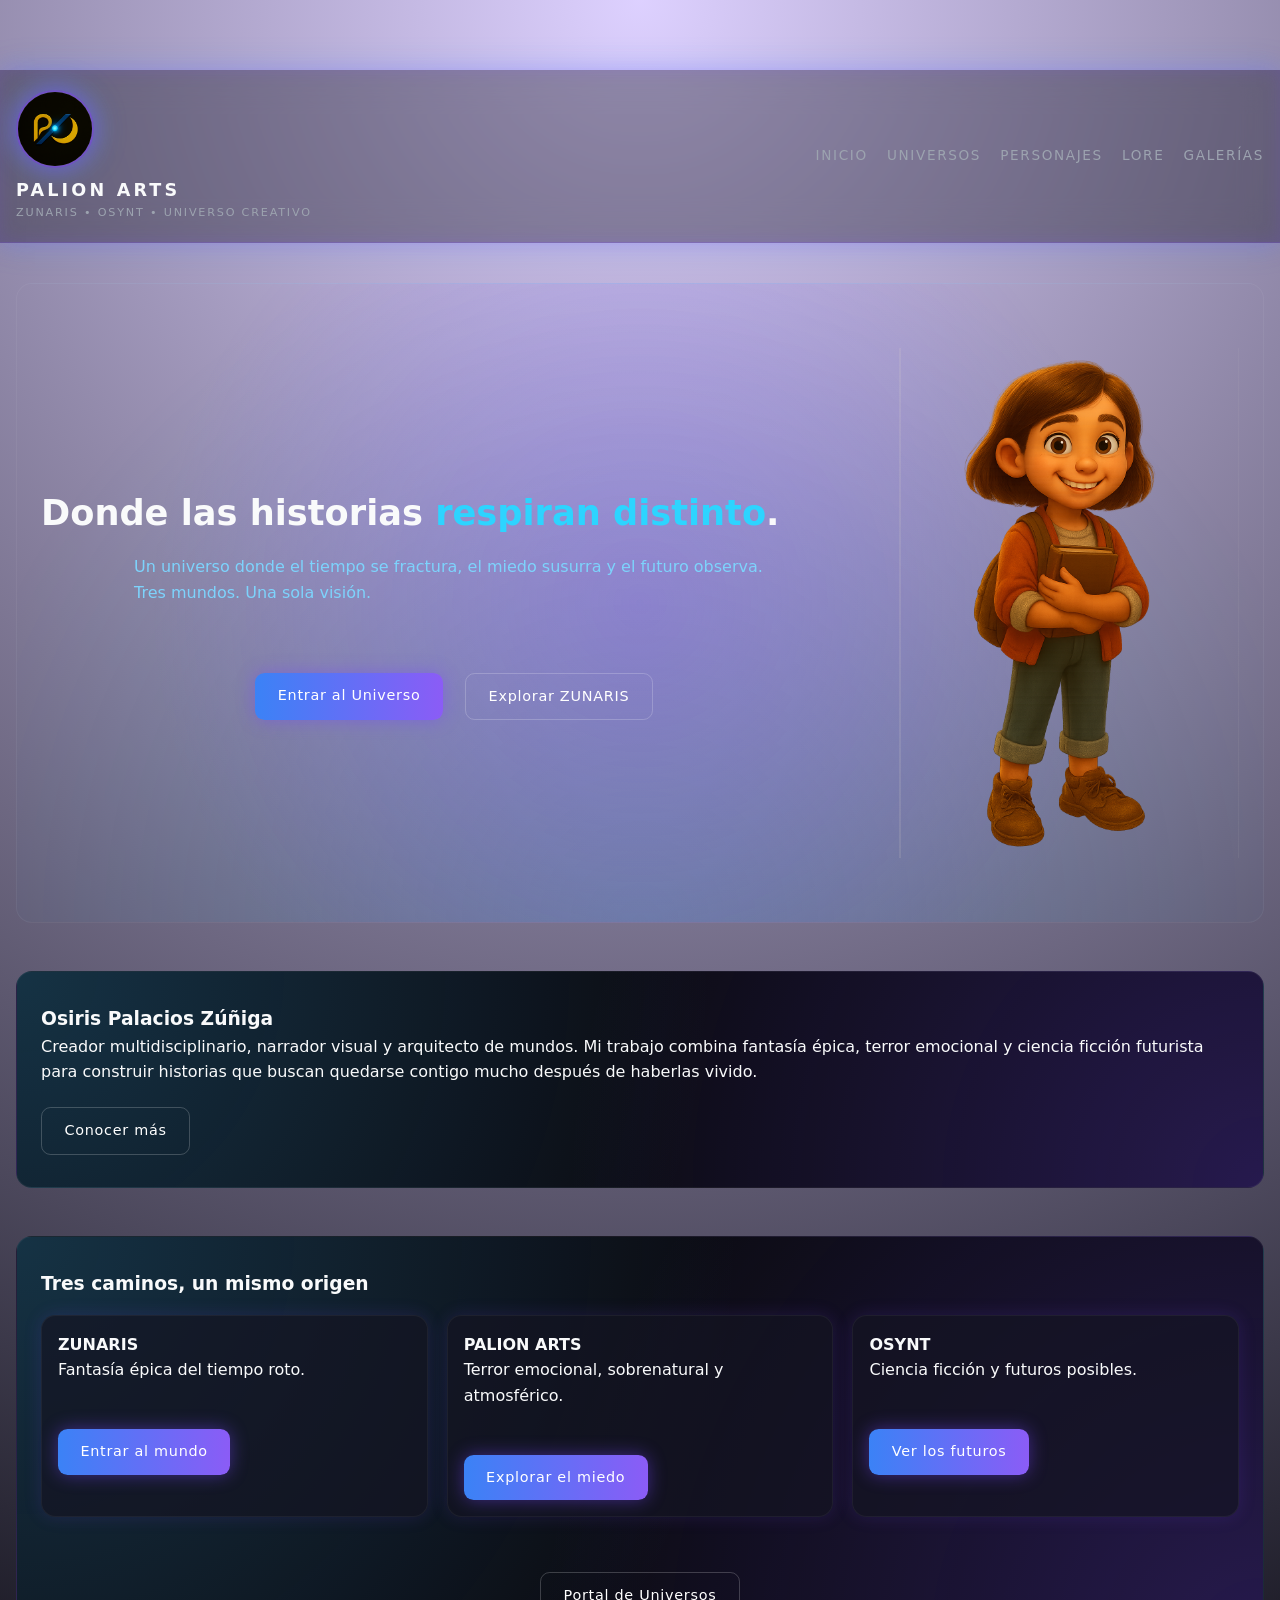
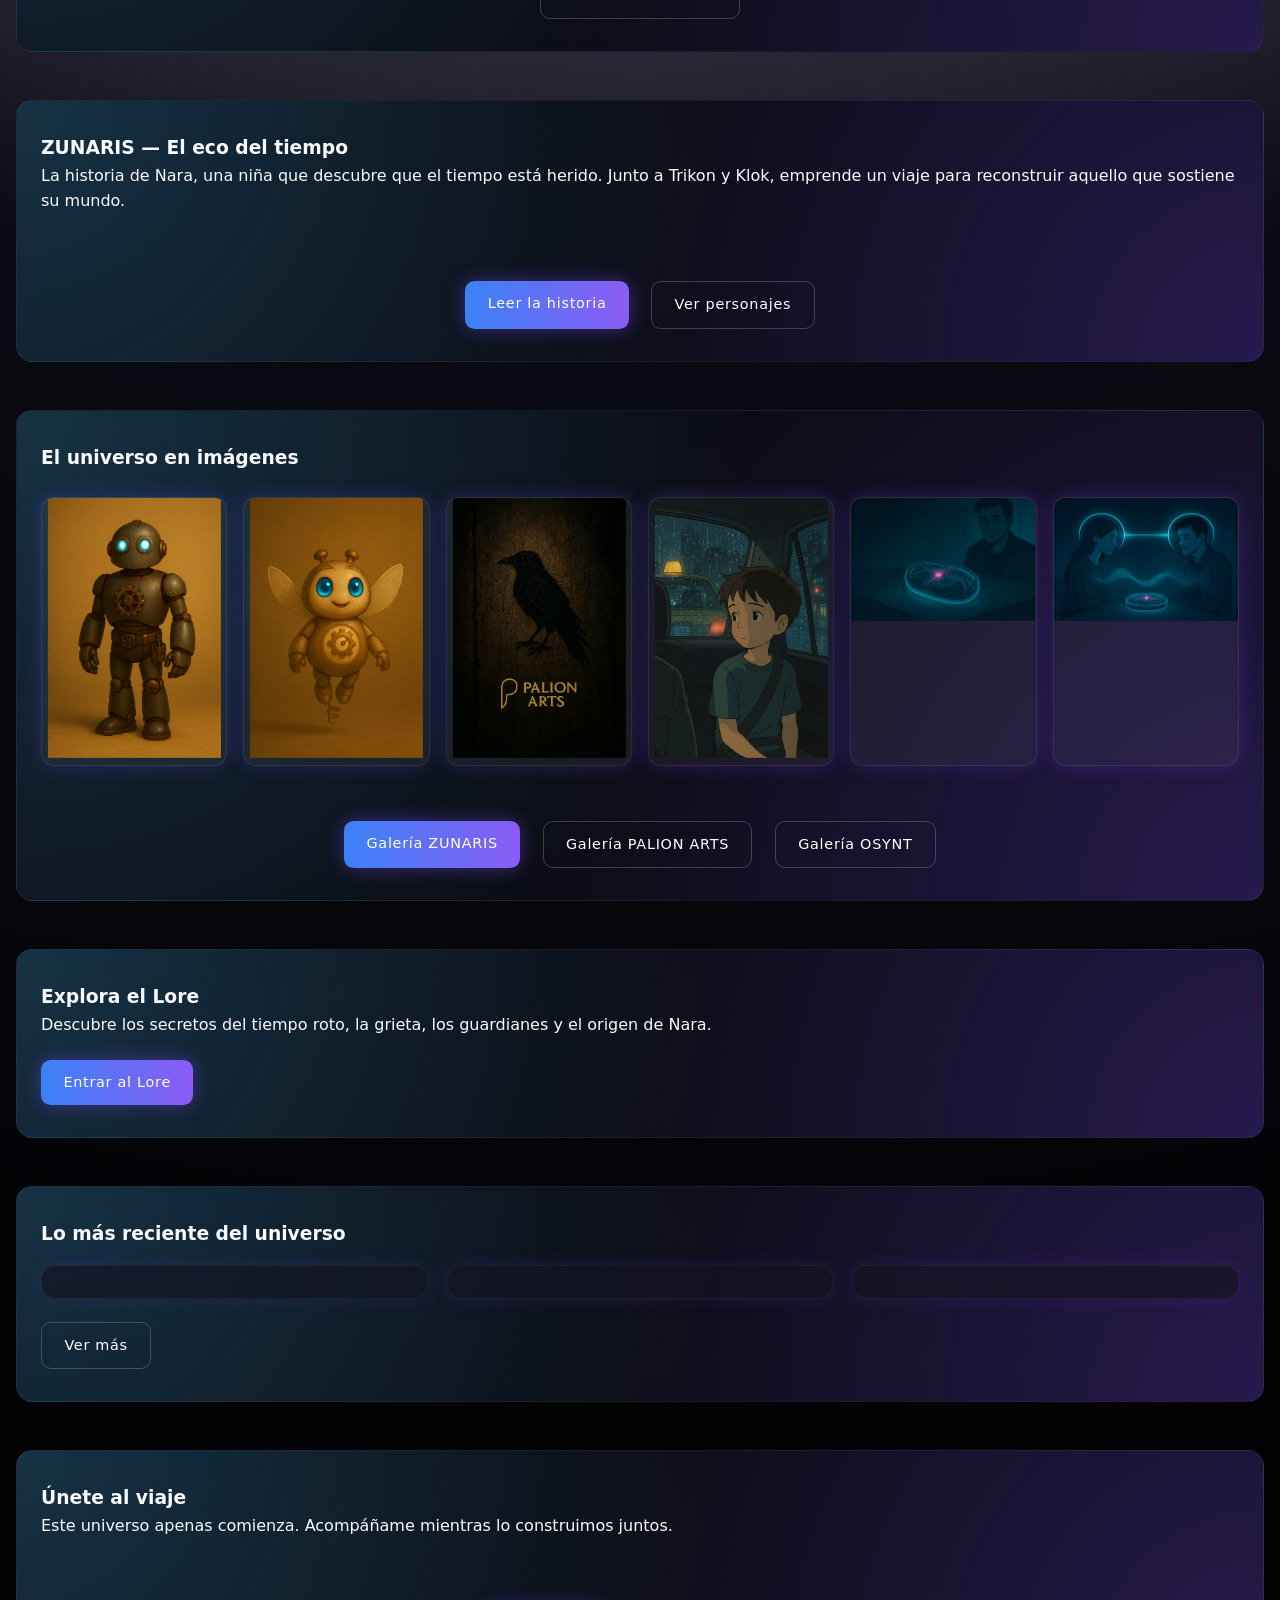
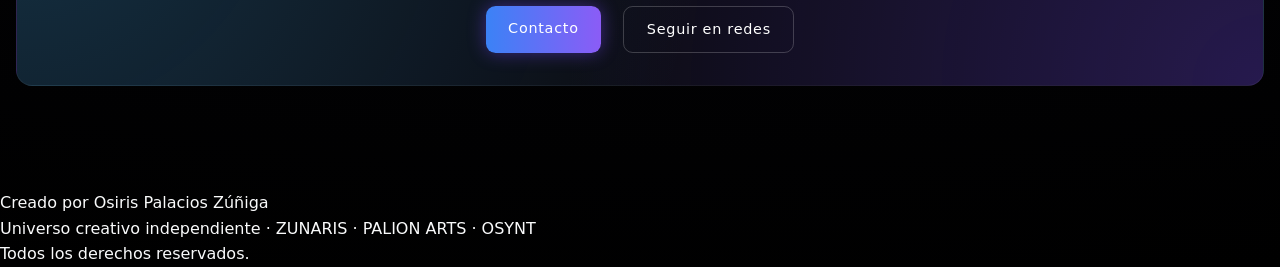
==== commit 2b0c25ac: "Update index.html" ====
--- a/index.html
+++ b/index.html
@@ -5,7 +5,7 @@
     <title>PALION ARTS | ZUNARIS • OSYNT</title>
     <meta name="viewport" content="width=device-width, initial-scale=1.0">
 
-    <link rel="stylesheet" href="styles.css?v=30">
+    <link rel="stylesheet" href="styles.css?v=40">
 </head>
 
 <body>
@@ -180,9 +180,21 @@
         <p>Todos los derechos reservados.</p>
     </div>
 </footer>
+<script>
+document.addEventListener("scroll", () => {
+    const header = document.querySelector(".main-header");
+    if (window.scrollY > 10) {
+        header.classList.add("scrolled");
+    } else {
+        header.classList.remove("scrolled");
+    }
+});
+</script>
 
 </body>
 </html>
 
 
 
+
+
--- a/styles.css
+++ b/styles.css
@@ -1,4 +1,4 @@
-:root {
+:root{
     --bg-main: #06060a;
     --bg-section: #0b0b12;
     --accent: #7dd3fc;
@@ -25,22 +25,35 @@
     background: radial-gradient(circle at top, var(--cine-purple), #0a0a12 55%, #000 100%);
     color: var(--text-main);
     line-height: 1.6;
-    padding-top: 70px; /* evita que el header tape el contenido */
-}
-
-/* HEADER CINEMATOGRÁFICO */
+    padding-top: 70px;
+}
+
+/* HEADER CINEMATOGRÁFICO F1 — ESTILO D */
 .main-header {
     position: sticky;
     top: 0;
     z-index: 100;
     width: 100%;
-    background: rgba(10, 10, 20, 0.45);
-    backdrop-filter: blur(14px);
-    -webkit-backdrop-filter: blur(14px);
-    border-bottom: 1px solid rgba(255,255,255,0.08);
-    box-shadow: 0 4px 18px rgba(0,0,0,0.25);
-}
-
+    background: rgba(10, 10, 20, 0.35);
+    backdrop-filter: blur(18px);
+    -webkit-backdrop-filter: blur(18px);
+    border-bottom: 1px solid rgba(120,70,255,0.25);
+    box-shadow:
+        0 0 22px rgba(120,70,255,0.25),
+        0 0 32px rgba(56,189,248,0.18),
+        inset 0 0 18px rgba(120,70,255,0.15);
+    transition: background 0.3s ease, box-shadow 0.3s ease;
+}
+
+.main-header.scrolled {
+    background: rgba(10, 10, 20, 0.55);
+    box-shadow:
+        0 0 28px rgba(120,70,255,0.35),
+        0 0 38px rgba(56,189,248,0.25),
+        inset 0 0 22px rgba(120,70,255,0.25);
+}
+
+/* Contenedor del header */
 .main-header .container {
     width: 100%;
     max-width: 100%;
@@ -48,12 +61,22 @@
     padding: 1.25rem 1rem;
 }
 
-nav a:hover {
-    color: var(--accent-strong);
-    border-color: var(--accent-strong);
-}
-
-/* ELIMINADO: header { ... } duplicado */
+/* FIX PARA XIAOMI / REDMI / MIUI */
+@supports not ((-webkit-backdrop-filter: blur(1px)) or (backdrop-filter: blur(1px))) {
+    .main-header {
+        background: rgba(10, 10, 20, 0.85);
+        -webkit-backdrop-filter: none;
+        backdrop-filter: none;
+    }
+}
+
+@supports ((-webkit-backdrop-filter: blur(1px)) or (backdrop-filter: blur(1px))) {
+    .main-header {
+        background: rgba(10, 10, 20, 0.35);
+        -webkit-backdrop-filter: blur(18px);
+        backdrop-filter: blur(18px);
+    }
+}
 
 /* HEADER BASE */
 .header-inner {
@@ -69,10 +92,17 @@
     height: 78px;
     border-radius: 50%;
     object-fit: cover;
-    border: 2px solid #4b5563;
-    box-shadow:
-        0 0 22px rgba(56,189,248,0.9),
-        0 0 32px rgba(56,189,248,0.55);
+    border: 2px solid rgba(120,70,255,0.55);
+    box-shadow:
+        0 0 22px rgba(120,70,255,0.55),
+        0 0 32px rgba(56,189,248,0.35);
+    transition: 0.3s ease;
+}
+
+.logo-img:hover {
+    box-shadow:
+        0 0 28px rgba(120,70,255,0.75),
+        0 0 42px rgba(56,189,248,0.45);
 }
 
 .brand-text h1 {
@@ -89,6 +119,7 @@
     text-transform: uppercase;
 }
 
+/* MENÚ CINEMATOGRÁFICO */
 nav ul {
     list-style: none;
     display: flex;
@@ -103,7 +134,13 @@
     text-decoration: none;
     padding-bottom: 0.2rem;
     border-bottom: 1px solid transparent;
-    transition: 0.2s ease;
+    transition: 0.25s ease;
+}
+
+nav a:hover {
+    color: var(--accent-strong);
+    border-color: var(--accent-strong);
+    text-shadow: 0 0 12px rgba(56,189,248,0.55);
 }
 
 /* SECCIONES */
@@ -305,6 +342,12 @@
     filter: drop-shadow(0 0 12px rgba(56,189,248,0.35));
 }
 
+/* NORMALIZAR TEXTO EN XIAOMI/REDMI */
+html, body {
+    -webkit-text-size-adjust: 100% !important;
+    text-size-adjust: 100% !important;
+}
+
 /* RESPONSIVE HEADER */
 @media (max-width: 600px) {
     .main-header {
@@ -316,6 +359,3 @@
         padding-top: 60px;
     }
 }
-
-
-
